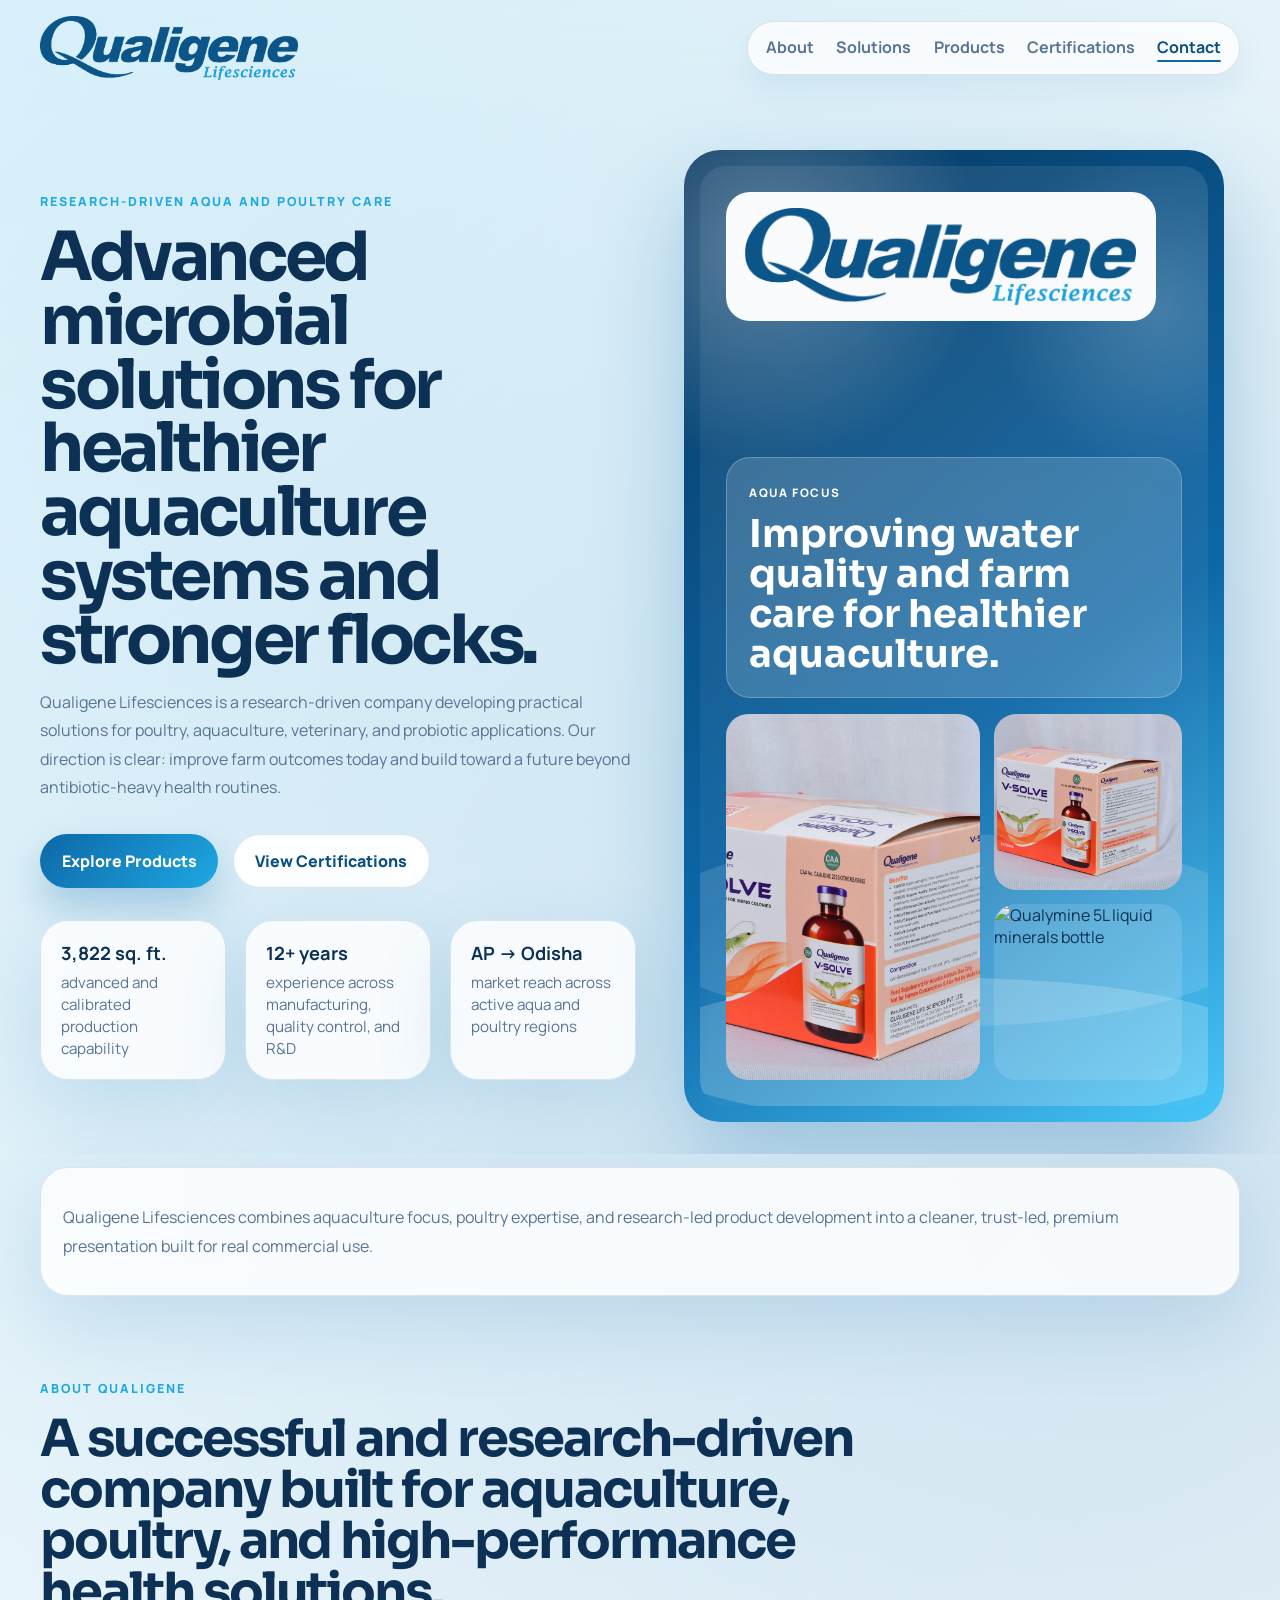
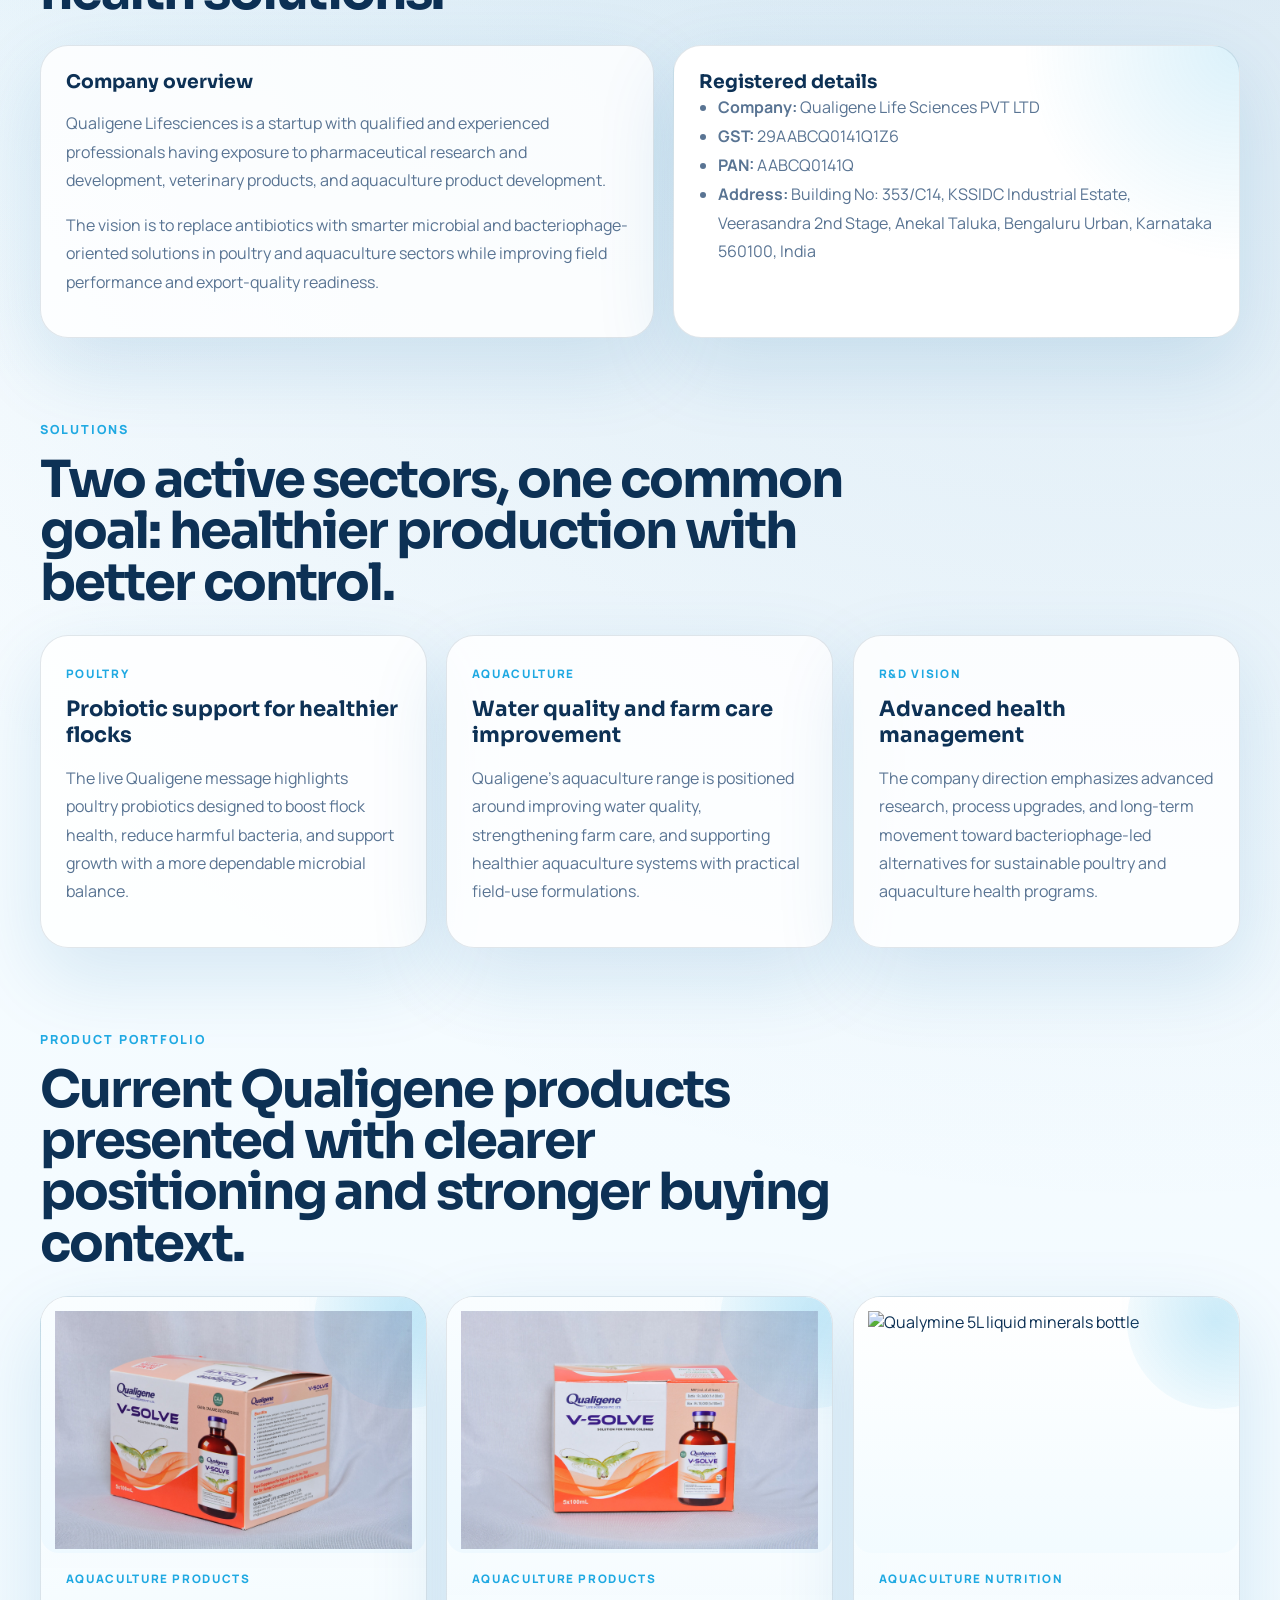
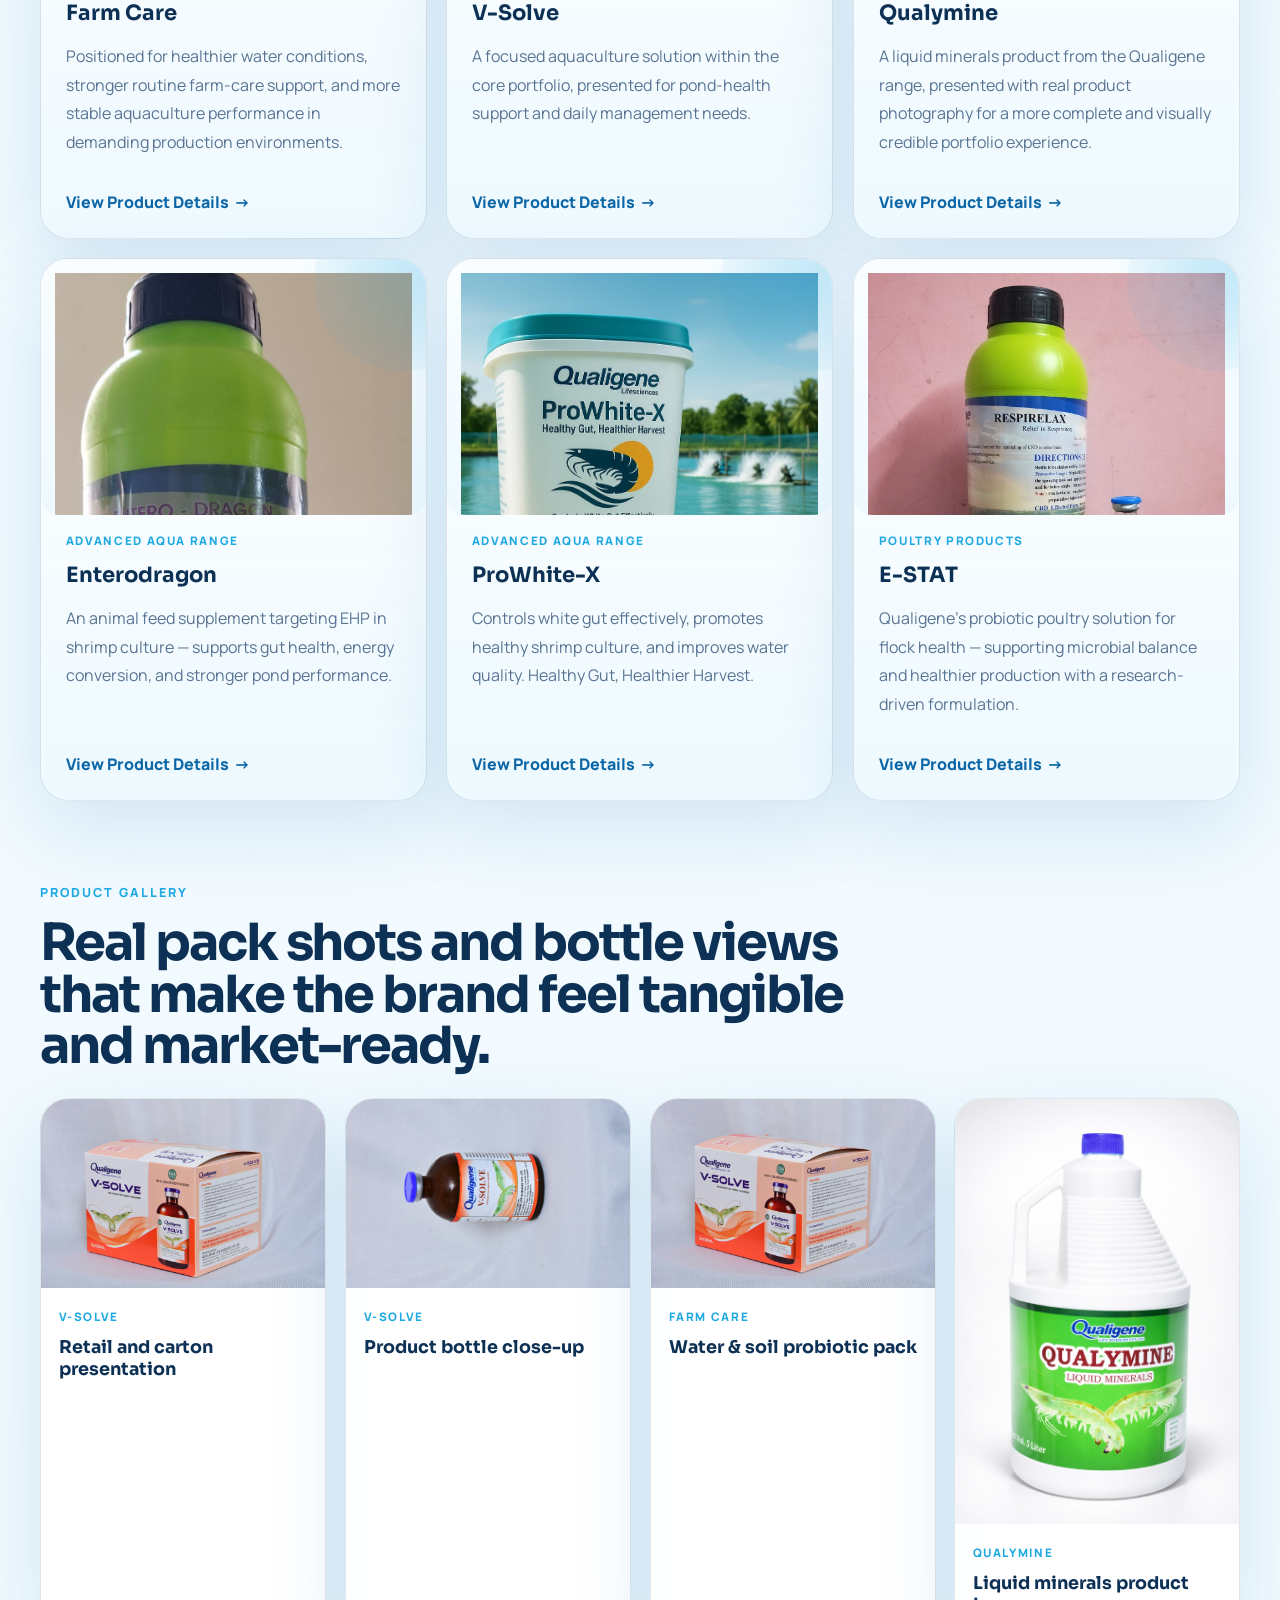
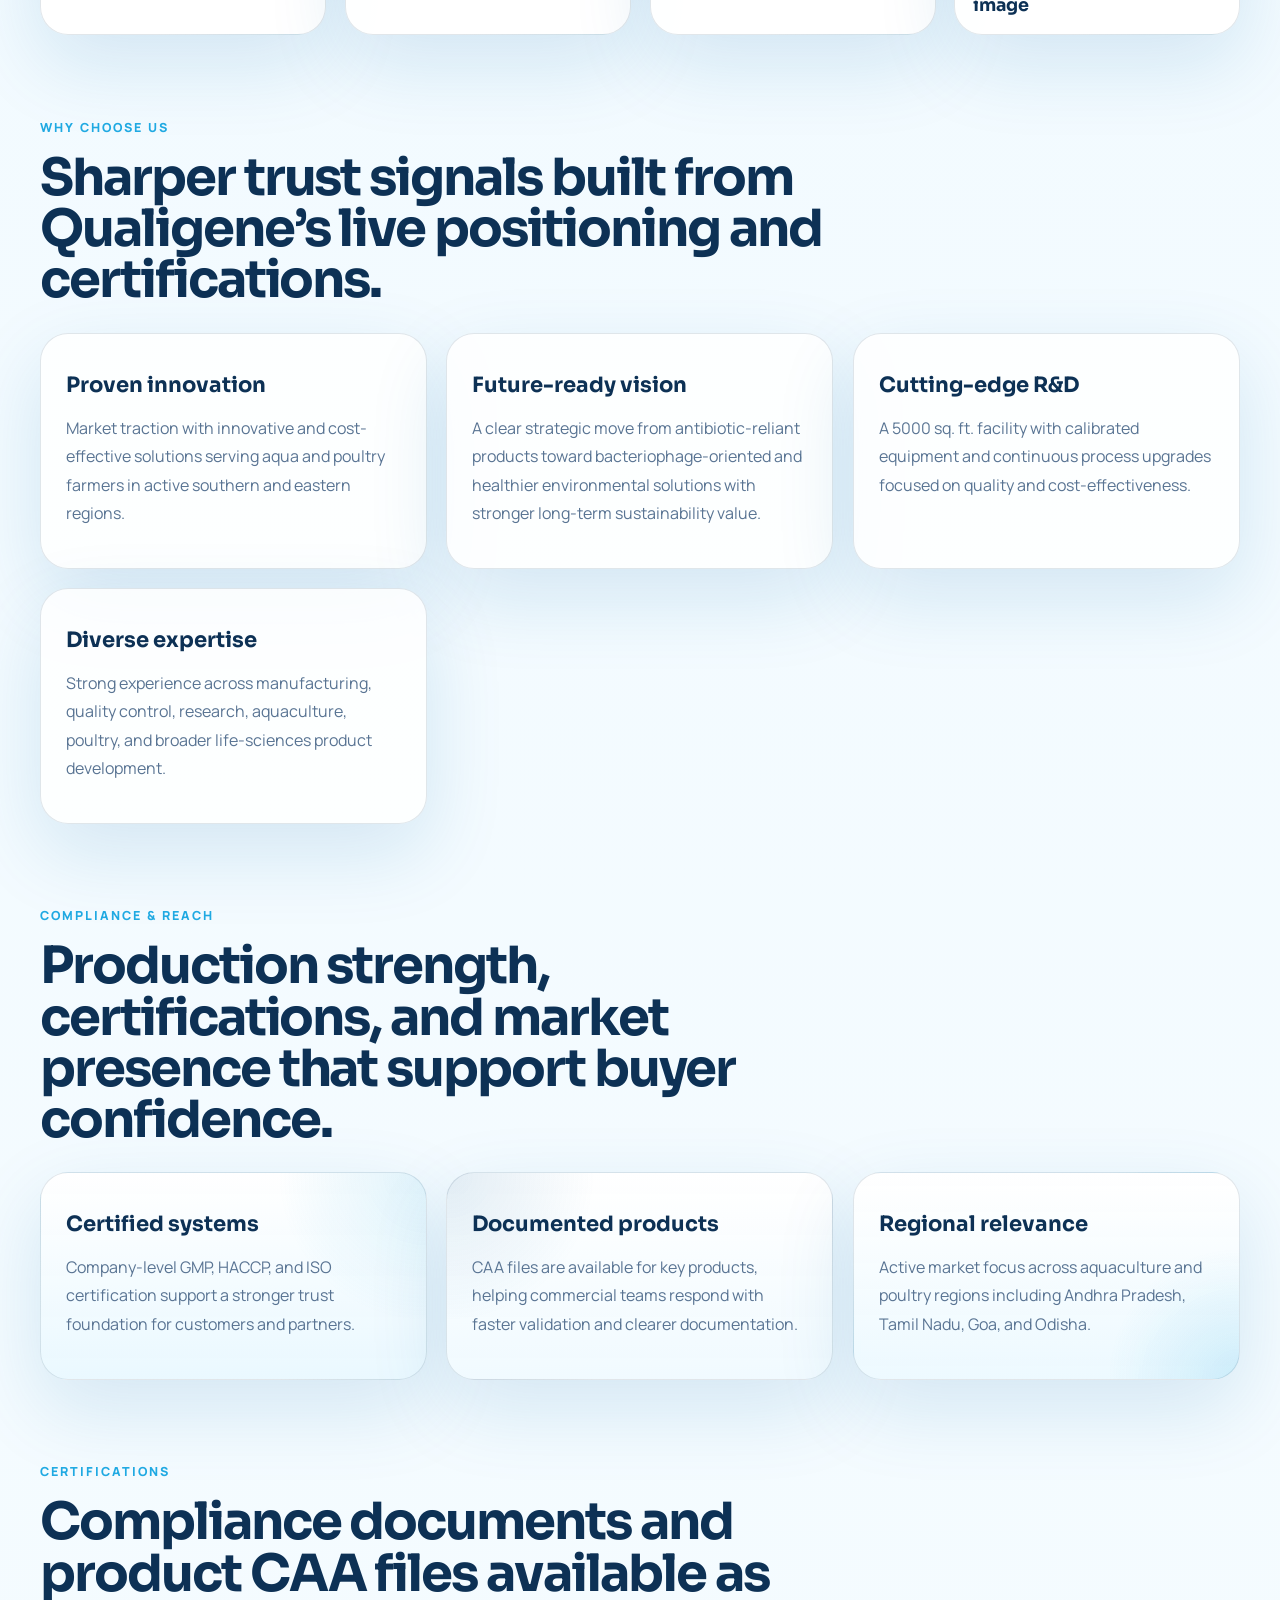
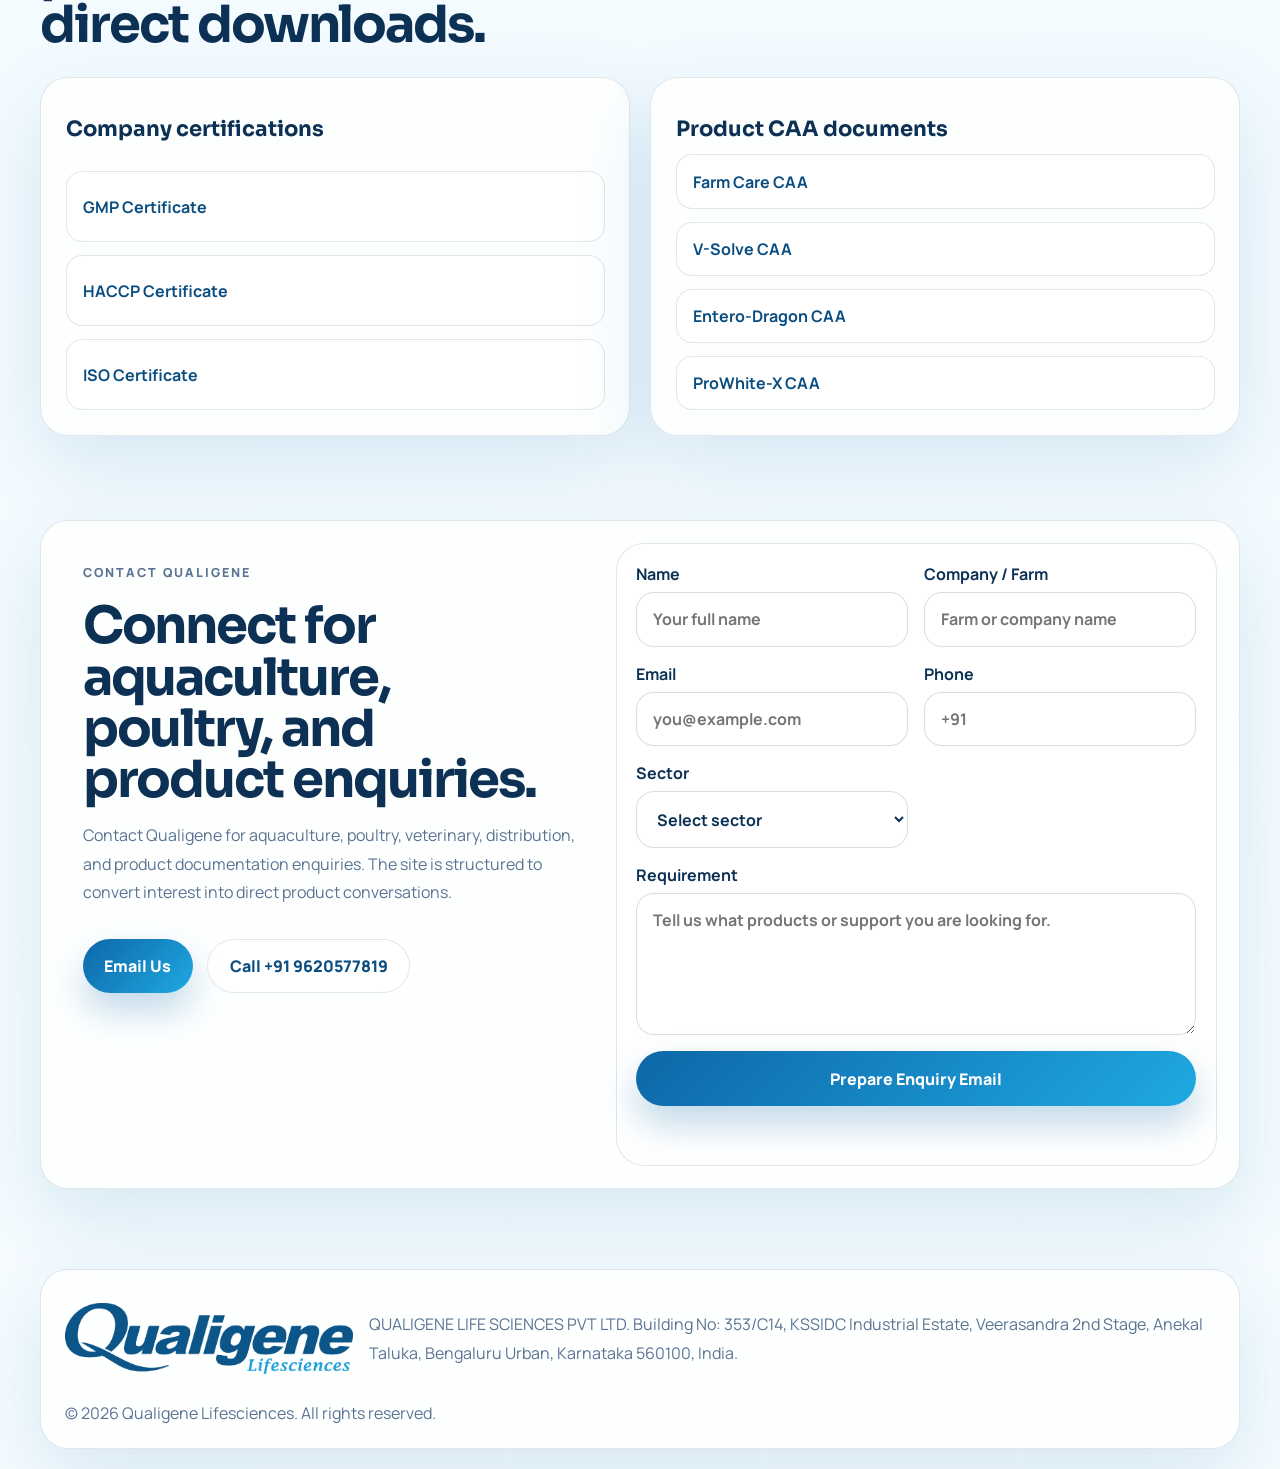
==== website/index.html @ 1b401aa7 "Launch Qualigene Lifesciences website with 3D interactive experience - Full 6-product portfolio with" ====
<!DOCTYPE html>
<html lang="en">
  <head>
    <meta charset="UTF-8" />
    <meta name="viewport" content="width=device-width, initial-scale=1.0" />
    <title>Qualigene Lifesciences | Aquaculture & Poultry Health Solutions</title>
    <meta
      name="description"
      content="Qualigene Lifesciences delivers research-driven probiotic, aquaculture, poultry, and veterinary solutions including Farm Care, V-Solve, Enterodragon, ProWhite-X, and E-STAT."
    />
    <link rel="preconnect" href="https://fonts.googleapis.com" />
    <link rel="preconnect" href="https://fonts.gstatic.com" crossorigin />
    <link
      href="https://fonts.googleapis.com/css2?family=Manrope:wght@400;500;600;700;800&family=Sora:wght@500;600;700;800&display=swap"
      rel="stylesheet"
    />
    <link rel="stylesheet" href="./styles.css?v=20260417h" />
  </head>
  <body>
    <div class="page">
      <header class="topbar">
        <a class="brand" href="#home" aria-label="Qualigene Lifesciences home">
          <img src="./assets/qualigene-logo.png" alt="Qualigene Lifesciences" />
        </a>

        <button class="menu-toggle" type="button" aria-expanded="false" aria-label="Toggle navigation">
          <span></span>
          <span></span>
        </button>

        <nav class="nav">
          <a href="#about">About</a>
          <a href="#solutions">Solutions</a>
          <a href="#products">Products</a>
          <a href="#certifications">Certifications</a>
          <a href="#contact">Contact</a>
        </nav>
      </header>

      <main id="home">
        <div class="hero-wrapper">
        <canvas id="hero-canvas"></canvas>
        <section class="hero shell">
          <div class="hero-copy reveal is-visible">
            <p class="eyebrow">Research-driven aqua and poultry care</p>
            <h1>Advanced microbial solutions for healthier aquaculture systems and stronger flocks.</h1>
            <p class="lead">
              Qualigene Lifesciences is a research-driven company developing practical solutions for poultry,
              aquaculture, veterinary, and probiotic applications. Our direction is clear: improve farm outcomes today
              and build toward a future beyond antibiotic-heavy health routines.
            </p>

            <div class="hero-actions">
              <a class="button button-primary" href="#products">Explore Products</a>
              <a class="button button-secondary" href="#certifications">View Certifications</a>
            </div>

            <div class="hero-stats">
              <article>
                <strong data-count="5000" data-suffix=" sq. ft.">5000 sq. ft.</strong>
                <span>advanced and calibrated production capability</span>
              </article>
              <article>
                <strong data-count="17" data-suffix="+ years">17+ years</strong>
                <span>experience across manufacturing, quality control, and R&amp;D</span>
              </article>
              <article>
                <strong>AP → Odisha</strong>
                <span>market reach across active aqua and poultry regions</span>
              </article>
            </div>
          </div>

          <div class="hero-visual reveal is-visible">
            <div class="hero-panel">
              <div class="hero-surface">
                <img class="hero-logo" src="./assets/qualigene-logo.png" alt="Qualigene Lifesciences logo" />
                <div class="hero-badge">
                  <span>Aqua Focus</span>
                  <strong>Improving water quality and farm care for healthier aquaculture.</strong>
                </div>
                <div class="hero-mosaic">
                  <a class="hero-shot tall" href="./products/v-solve.html">
                    <img src="./assets/products/v-solve-box-angle.jpg" alt="V-Solve aquaculture product packaging" />
                  </a>
                  <a class="hero-shot" href="./products/farm-care.html">
                    <img src="./assets/products/farm-care-front.jpg" alt="Farm Care water and soil probiotic pack" />
                  </a>
                  <a class="hero-shot" href="./products/qualymine.html">
                    <img src="./assets/products/qualymine-5l-enhanced.png" alt="Qualymine 5L liquid minerals bottle" />
                  </a>
                </div>
              </div>
            </div>
          </div>
        </section>
        </div><!-- /.hero-wrapper -->

        <section class="shell trust-strip reveal is-visible">
          <p>
            Qualigene Lifesciences combines aquaculture focus, poultry expertise, and research-led product development
            into a cleaner, trust-led, premium presentation built for real commercial use.
          </p>
        </section>

        <section class="shell section" id="about">
          <div class="section-heading reveal is-visible">
            <p class="eyebrow">About Qualigene</p>
            <h2>A successful and research-driven company built for aquaculture, poultry, and high-performance health solutions.</h2>
          </div>

          <div class="about-grid">
            <article class="panel reveal is-visible">
              <h3>Company overview</h3>
              <p>
                Qualigene Lifesciences is a startup with qualified and experienced professionals having exposure to
                pharmaceutical research and development, veterinary products, and aquaculture product development.
              </p>
              <p>
                The vision is to replace antibiotics with smarter microbial and bacteriophage-oriented solutions in
                poultry and aquaculture sectors while improving field performance and export-quality readiness.
              </p>
            </article>

            <article class="panel panel-accent reveal is-visible">
              <h3>Registered details</h3>
              <ul class="detail-list">
                <li><strong>Company:</strong> Qualigene Life Sciences PVT LTD</li>
                <li><strong>GST:</strong> 29AABCQ0141Q1Z6</li>
                <li><strong>PAN:</strong> AABCQ0141Q</li>
                <li><strong>Address:</strong> Building No: 353/C14, KSSIDC Industrial Estate, Veerasandra 2nd Stage, Anekal Taluka, Bengaluru Urban, Karnataka 560100, India</li>
              </ul>
            </article>
          </div>
        </section>

        <section class="shell section" id="solutions">
          <div class="section-heading reveal is-visible">
            <p class="eyebrow">Solutions</p>
            <h2>Two active sectors, one common goal: healthier production with better control.</h2>
          </div>

          <div class="solution-grid">
            <article class="solution-card reveal is-visible">
              <span class="tag">Poultry</span>
              <h3>Probiotic support for healthier flocks</h3>
              <p>
                The live Qualigene message highlights poultry probiotics designed to boost flock health, reduce harmful
                bacteria, and support growth with a more dependable microbial balance.
              </p>
            </article>

            <article class="solution-card reveal is-visible">
              <span class="tag">Aquaculture</span>
              <h3>Water quality and farm care improvement</h3>
              <p>
                Qualigene’s aquaculture range is positioned around improving water quality, strengthening farm care,
                and supporting healthier aquaculture systems with practical field-use formulations.
              </p>
            </article>

            <article class="solution-card reveal is-visible">
              <span class="tag">R&amp;D Vision</span>
              <h3>Advanced health management</h3>
              <p>
                The company direction emphasizes advanced research, process upgrades, and long-term movement toward
                bacteriophage-led alternatives for sustainable poultry and aquaculture health programs.
              </p>
            </article>
          </div>
        </section>

        <section class="shell section" id="products">
          <div class="section-heading reveal is-visible">
            <p class="eyebrow">Product Portfolio</p>
            <h2>Current Qualigene products presented with clearer positioning and stronger buying context.</h2>
          </div>

          <div class="product-showcase">
            <article class="product-card feature reveal is-visible">
              <div class="product-card-media">
                <img class="product-card-image" src="./assets/products/farm-care-front.jpg" alt="Farm Care product pack" />
              </div>
              <span class="tag">Aquaculture Products</span>
              <h3>Farm Care</h3>
              <p>
                Positioned for healthier water conditions, stronger routine farm-care support, and more stable
                aquaculture performance in demanding production environments.
              </p>
              <a class="product-link" href="./products/farm-care.html">View Product Details</a>
            </article>

            <article class="product-card reveal is-visible">
              <div class="product-card-media">
                <img class="product-card-image" src="./assets/products/v-solve-front.jpg" alt="V-Solve product packaging" />
              </div>
              <span class="tag">Aquaculture Products</span>
              <h3>V-Solve</h3>
              <p>
                A focused aquaculture solution within the core portfolio, presented for pond-health support and daily
                management needs.
              </p>
              <a class="product-link" href="./products/v-solve.html">View Product Details</a>
            </article>

            <article class="product-card reveal is-visible">
              <div class="product-card-media product-card-media-contain">
                <img class="product-card-image" src="./assets/products/qualymine-5l-enhanced.png" alt="Qualymine 5L liquid minerals bottle" />
              </div>
              <span class="tag">Aquaculture Nutrition</span>
              <h3>Qualymine</h3>
              <p>
                A liquid minerals product from the Qualigene range, presented with real product photography for a more
                complete and visually credible portfolio experience.
              </p>
              <a class="product-link" href="./products/qualymine.html">View Product Details</a>
            </article>

            <article class="product-card reveal is-visible">
              <div class="product-card-media">
                <img class="product-card-image" src="./assets/products/ENTERODRAGON-Image.jpeg" alt="Enterodragon aquaculture bottle" />
              </div>
              <span class="tag">Advanced Aqua Range</span>
              <h3>Enterodragon</h3>
              <p>
                An animal feed supplement targeting EHP in shrimp culture — supports gut health, energy conversion,
                and stronger pond performance.
              </p>
              <a class="product-link" href="./products/entero-dragon.html">View Product Details</a>
            </article>

            <article class="product-card reveal is-visible">
              <div class="product-card-media">
                <img class="product-card-image" src="./assets/products/prowhite-X-Image.jpeg" alt="ProWhite-X 1kg shrimp health product" />
              </div>
              <span class="tag">Advanced Aqua Range</span>
              <h3>ProWhite-X</h3>
              <p>
                Controls white gut effectively, promotes healthy shrimp culture, and improves water quality.
                Healthy Gut, Healthier Harvest.
              </p>
              <a class="product-link" href="./products/prowhite-x.html">View Product Details</a>
            </article>

            <article class="product-card reveal is-visible">
              <div class="product-card-media">
                <img class="product-card-image" src="./assets/products/WhatsApp-Image-2024-12-27-at-20.17.56-e1737376965925.jpeg" alt="E-STAT poultry probiotic vial" />
              </div>
              <span class="tag">Poultry Products</span>
              <h3>E-STAT</h3>
              <p>
                Qualigene's probiotic poultry solution for flock health — supporting microbial balance and
                healthier production with a research-driven formulation.
              </p>
              <a class="product-link" href="./products/e-stat.html">View Product Details</a>
            </article>
          </div>
        </section>

        <section class="shell section">
          <div class="section-heading reveal is-visible">
            <p class="eyebrow">Product Gallery</p>
            <h2>Real pack shots and bottle views that make the brand feel tangible and market-ready.</h2>
          </div>

          <div class="gallery-strip">
            <article class="gallery-card reveal is-visible">
              <img src="./assets/products/v-solve-box-angle.jpg" alt="V-Solve box angle view" />
              <div>
                <span class="tag">V-Solve</span>
                <h3>Retail and carton presentation</h3>
              </div>
            </article>
            <article class="gallery-card reveal is-visible">
              <img src="./assets/products/v-solve-bottle-front-rotated.jpg" alt="V-Solve bottle front view" />
              <div>
                <span class="tag">V-Solve</span>
                <h3>Product bottle close-up</h3>
              </div>
            </article>
            <article class="gallery-card reveal is-visible">
              <img src="./assets/products/farm-care-front.jpg" alt="Farm Care front pack view" />
              <div>
                <span class="tag">Farm Care</span>
                <h3>Water & soil probiotic pack</h3>
              </div>
            </article>
            <article class="gallery-card reveal is-visible">
              <img src="./assets/products/qualymine-front.png" alt="Qualymine liquid minerals front bottle image" />
              <div>
                <span class="tag">Qualymine</span>
                <h3>Liquid minerals product image</h3>
              </div>
            </article>
          </div>
        </section>

        <section class="shell section">
          <div class="section-heading reveal is-visible">
            <p class="eyebrow">Why Choose Us</p>
            <h2>Sharper trust signals built from Qualigene’s live positioning and certifications.</h2>
          </div>

          <div class="reason-grid">
            <article class="reason-card reveal is-visible">
              <h3>Proven innovation</h3>
              <p>
                Market traction with innovative and cost-effective solutions serving aqua and poultry farmers in active
                southern and eastern regions.
              </p>
            </article>

            <article class="reason-card reveal is-visible">
              <h3>Future-ready vision</h3>
              <p>
                A clear strategic move from antibiotic-reliant products toward bacteriophage-oriented and healthier
                environmental solutions with stronger long-term sustainability value.
              </p>
            </article>

            <article class="reason-card reveal is-visible">
              <h3>Cutting-edge R&amp;D</h3>
              <p>
                A 5000 sq. ft. facility with calibrated equipment and continuous process upgrades focused on quality and
                cost-effectiveness.
              </p>
            </article>

            <article class="reason-card reveal is-visible">
              <h3>Diverse expertise</h3>
              <p>
                Strong experience across manufacturing, quality control, research, aquaculture, poultry, and broader
                life-sciences product development.
              </p>
            </article>
          </div>
        </section>

        <section class="shell section">
          <div class="section-heading reveal is-visible">
            <p class="eyebrow">Compliance & Reach</p>
            <h2>Production strength, certifications, and market presence that support buyer confidence.</h2>
          </div>

          <div class="reason-grid compliance-grid">
            <article class="reason-card reveal is-visible">
              <h3>Certified systems</h3>
              <p>Company-level GMP, HACCP, and ISO certification support a stronger trust foundation for customers and partners.</p>
            </article>
            <article class="reason-card reveal is-visible">
              <h3>Documented products</h3>
              <p>CAA files are available for key products, helping commercial teams respond with faster validation and clearer documentation.</p>
            </article>
            <article class="reason-card reveal is-visible">
              <h3>Regional relevance</h3>
              <p>Active market focus across aquaculture and poultry regions including Andhra Pradesh, Tamil Nadu, Goa, and Odisha.</p>
            </article>
          </div>
        </section>

        <section class="shell section" id="certifications">
          <div class="section-heading reveal is-visible">
            <p class="eyebrow">Certifications</p>
            <h2>Compliance documents and product CAA files available as direct downloads.</h2>
          </div>

          <div class="cert-grid">
            <article class="cert-card reveal is-visible">
              <h3>Company certifications</h3>
              <a href="./assets/certificates/QLS GMP.pdf" target="_blank" rel="noreferrer">GMP Certificate</a>
              <a href="./assets/certificates/QLS HACCP.pdf" target="_blank" rel="noreferrer">HACCP Certificate</a>
              <a href="./assets/certificates/QLS ISO Certificate.pdf" target="_blank" rel="noreferrer">ISO Certificate</a>
            </article>

            <article class="cert-card reveal is-visible">
              <h3>Product CAA documents</h3>
              <a href="./assets/certificates/Farm Care CAA.pdf" target="_blank" rel="noreferrer">Farm Care CAA</a>
              <a href="./assets/certificates/V-Solve CAA.pdf" target="_blank" rel="noreferrer">V-Solve CAA</a>
              <a href="./assets/certificates/Entero-Dragon CAA.pdf" target="_blank" rel="noreferrer">Entero-Dragon CAA</a>
              <a href="./assets/certificates/Prowhite -X CAA.pdf" target="_blank" rel="noreferrer">ProWhite-X CAA</a>
            </article>
          </div>
        </section>

        <section class="shell section" id="contact">
          <div class="contact-panel reveal is-visible">
            <div class="contact-copy">
              <p class="eyebrow">Contact Qualigene</p>
              <h2>Connect for aquaculture, poultry, and product enquiries.</h2>
            <p>
                Contact Qualigene for aquaculture, poultry, veterinary, distribution, and product documentation
                enquiries. The site is structured to convert interest into direct product conversations.
              </p>
              <div class="contact-links">
                <a class="button button-primary" href="mailto:info@Qualigene.com">Email Us</a>
                <a class="button button-secondary" href="tel:+919620577819">Call +91 9620577819</a>
              </div>
            </div>

            <form class="contact-form" id="contactForm">
              <label>
                Name
                <input type="text" name="name" placeholder="Your full name" required />
              </label>
              <label>
                Company / Farm
                <input type="text" name="company" placeholder="Farm or company name" required />
              </label>
              <label>
                Email
                <input type="email" name="email" placeholder="you@example.com" required />
              </label>
              <label>
                Phone
                <input type="tel" name="phone" placeholder="+91" required />
              </label>
              <label>
                Sector
                <select name="sector" required>
                  <option value="">Select sector</option>
                  <option value="Aquaculture">Aquaculture</option>
                  <option value="Poultry">Poultry</option>
                  <option value="Veterinary">Veterinary</option>
                  <option value="Distribution">Distribution</option>
                </select>
              </label>
              <label>
                Requirement
                <textarea name="message" rows="5" placeholder="Tell us what products or support you are looking for." required></textarea>
              </label>
              <button class="button button-primary" type="submit">Prepare Enquiry Email</button>
              <p class="form-note" id="formStatus" aria-live="polite"></p>
            </form>
          </div>
        </section>
      </main>

      <footer class="footer shell">
        <div class="footer-main">
          <img src="./assets/qualigene-logo.png" alt="Qualigene Lifesciences" />
          <p>
            QUALIGENE LIFE SCIENCES PVT LTD. Building No: 353/C14, KSSIDC Industrial Estate, Veerasandra 2nd Stage,
            Anekal Taluka, Bengaluru Urban, Karnataka 560100, India.
          </p>
        </div>
        <p class="footer-meta">&copy; <span id="year"></span> Qualigene Lifesciences. All rights reserved.</p>
      </footer>
    </div>

    <script src="https://cdnjs.cloudflare.com/ajax/libs/three.js/r128/three.min.js"></script>
    <script src="https://cdnjs.cloudflare.com/ajax/libs/gsap/3.12.2/gsap.min.js"></script>
    <script src="https://cdnjs.cloudflare.com/ajax/libs/gsap/3.12.2/ScrollTrigger.min.js"></script>
    <script src="./script.js?v=20260417i"></script>
    <script src="./three-bg.js?v=20260417i"></script>
  </body>
</html>
---- website/styles.css ----
:root {
  --bg: #eef8ff;
  --surface: rgba(255, 255, 255, 0.82);
  --surface-strong: #ffffff;
  --ink: #0d3155;
  --muted: #597493;
  --line: rgba(13, 49, 85, 0.12);
  --brand: #0d67a7;
  --brand-deep: #0a4d80;
  --sky: #1fa9e2;
  --sky-soft: #dbf4ff;
  --navy: #072c4d;
  --shadow: 0 28px 80px rgba(13, 103, 167, 0.14);
  --radius-xl: 36px;
  --radius-lg: 28px;
  --radius-md: 22px;
  --radius-sm: 16px;
  --shell: min(1200px, calc(100vw - 2rem));
}

* {
  box-sizing: border-box;
}

html {
  scroll-behavior: smooth;
}

body {
  margin: 0;
  color: var(--ink);
  font-family: "Manrope", sans-serif;
  background:
    radial-gradient(circle at 0% 0%, rgba(31, 169, 226, 0.18), transparent 25%),
    radial-gradient(circle at 90% 15%, rgba(13, 103, 167, 0.16), transparent 24%),
    linear-gradient(180deg, #ffffff 0%, #f1faff 45%, #f6fcff 100%);
}

a {
  color: inherit;
  text-decoration: none;
}

button,
input,
select,
textarea {
  font: inherit;
}

.page {
  overflow: hidden;
}

.shell {
  width: var(--shell);
  margin: 0 auto;
}

.topbar {
  width: var(--shell);
  margin: 0 auto;
  padding: 1rem 0;
  display: flex;
  align-items: center;
  justify-content: space-between;
  gap: 1rem;
  position: sticky;
  top: 0;
  z-index: 50;
  backdrop-filter: blur(20px);
}

.brand img {
  display: block;
  height: 4rem;
  width: auto;
}

.nav {
  display: flex;
  align-items: center;
  gap: 1.4rem;
  padding: 0.9rem 1.1rem;
  background: rgba(255, 255, 255, 0.78);
  border: 1px solid var(--line);
  border-radius: 999px;
  box-shadow: 0 14px 32px rgba(13, 103, 167, 0.08);
}

.nav a {
  color: var(--muted);
  font-weight: 700;
}

.nav a:hover,
.nav a:focus-visible {
  color: var(--brand-deep);
}

.menu-toggle {
  display: none;
  width: 3rem;
  height: 3rem;
  border: 1px solid var(--line);
  border-radius: 18px;
  background: rgba(255, 255, 255, 0.92);
}

.menu-toggle span {
  display: block;
  width: 1.1rem;
  height: 2px;
  margin: 0.3rem auto;
  background: var(--brand-deep);
}

.hero {
  display: grid;
  grid-template-columns: 1.02fr 0.98fr;
  gap: 2rem;
  align-items: center;
  min-height: calc(100vh - 6rem);
  padding: 3.4rem 0 2rem;
}

.eyebrow {
  margin: 0 0 1rem;
  font-size: 0.78rem;
  font-weight: 800;
  text-transform: uppercase;
  letter-spacing: 0.16em;
  color: var(--sky);
}

h1,
h2,
h3 {
  margin: 0;
  font-family: "Sora", sans-serif;
}

h1 {
  font-size: clamp(2.9rem, 5.3vw, 5.6rem);
  line-height: 0.94;
  letter-spacing: -0.05em;
}

.lead,
.panel p,
.solution-card p,
.product-card p,
.reason-card p,
.contact-copy p,
.footer-main p,
.trust-strip p {
  color: var(--muted);
  line-height: 1.78;
}

.hero-actions,
.contact-links {
  display: flex;
  flex-wrap: wrap;
  gap: 0.9rem;
  margin-top: 2rem;
}

.trust-badges {
  display: flex;
  flex-wrap: wrap;
  gap: 0.75rem;
  margin-top: 1.2rem;
}

.trust-badges span {
  padding: 0.55rem 0.85rem;
  border-radius: 999px;
  background: rgba(255, 255, 255, 0.86);
  border: 1px solid var(--line);
  color: var(--brand-deep);
  font-size: 0.86rem;
  font-weight: 800;
}

.button {
  display: inline-flex;
  align-items: center;
  justify-content: center;
  min-height: 3.4rem;
  padding: 0 1.35rem;
  border: 0;
  border-radius: 999px;
  font-weight: 800;
  transition: transform 180ms ease, box-shadow 180ms ease;
}

.button:hover,
.button:focus-visible {
  transform: translateY(-2px);
}

.button-primary {
  color: white;
  background: linear-gradient(135deg, var(--brand) 0%, var(--sky) 100%);
  box-shadow: 0 18px 36px rgba(13, 103, 167, 0.26);
}

.button-secondary {
  color: var(--brand-deep);
  background: rgba(255, 255, 255, 0.92);
  border: 1px solid var(--line);
}

.hero-stats,
.about-grid,
.solution-grid,
.cert-grid,
.contact-panel,
.reason-grid {
  display: grid;
  gap: 1.2rem;
}

.hero-stats {
  grid-template-columns: repeat(3, minmax(0, 1fr));
  margin-top: 2rem;
}

.hero-stats article,
.panel,
.solution-card,
.product-card,
.reason-card,
.trust-strip,
.cert-card,
.contact-panel,
.footer {
  background: var(--surface);
  border: 1px solid var(--line);
  box-shadow: var(--shadow);
  border-radius: var(--radius-lg);
}

.hero-stats article {
  padding: 1.25rem;
}

.hero-stats strong {
  display: block;
  margin-bottom: 0.35rem;
  font-size: 1.14rem;
}

.hero-stats span {
  color: var(--muted);
  font-size: 0.95rem;
}

.hero-visual {
  display: flex;
  justify-content: center;
}

.hero-panel {
  width: min(100%, 540px);
  padding: 1rem;
  border-radius: var(--radius-xl);
  background:
    radial-gradient(circle at 15% 10%, rgba(255, 255, 255, 0.28), transparent 22%),
    linear-gradient(145deg, #063760 0%, #0d67a7 58%, #48c7f9 100%);
  box-shadow: 0 40px 90px rgba(13, 103, 167, 0.28);
}

.hero-surface {
  min-height: 560px;
  padding: 1.6rem;
  border-radius: calc(var(--radius-xl) - 10px);
  background:
    linear-gradient(180deg, rgba(255, 255, 255, 0.08), rgba(255, 255, 255, 0.03)),
    radial-gradient(circle at 90% 15%, rgba(255, 255, 255, 0.18), transparent 18%);
  position: relative;
  overflow: hidden;
}

.hero-surface::before,
.hero-surface::after {
  content: "";
  position: absolute;
  left: -12%;
  right: -12%;
  border-radius: 50%;
}

.hero-surface::before {
  height: 12rem;
  bottom: 5rem;
  background: rgba(255, 255, 255, 0.12);
}

.hero-surface::after {
  height: 9rem;
  bottom: -1rem;
  background: rgba(255, 255, 255, 0.18);
}

.hero-logo,
.hero-badge,
.hero-grid {
  position: relative;
  z-index: 2;
}

.hero-logo {
  display: block;
  width: min(100%, 430px);
  padding: 1rem 1.2rem;
  border-radius: 24px;
  background: rgba(255, 255, 255, 0.97);
}

.hero-badge {
  margin-top: 8.5rem;
  padding: 1.4rem;
  border-radius: 24px;
  background: rgba(255, 255, 255, 0.16);
  border: 1px solid rgba(255, 255, 255, 0.24);
  backdrop-filter: blur(12px);
  color: white;
}

.hero-badge span,
.tag {
  display: inline-flex;
  font-size: 0.73rem;
  font-weight: 800;
  text-transform: uppercase;
  letter-spacing: 0.14em;
}

.hero-badge strong {
  display: block;
  margin-top: 0.8rem;
  font-size: clamp(1.8rem, 3vw, 2.8rem);
  line-height: 1.04;
  font-family: "Sora", sans-serif;
}

.hero-mosaic {
  display: grid;
  grid-template-columns: 1.15fr 0.85fr;
  gap: 0.9rem;
  margin-top: 1rem;
}

.hero-shot {
  border-radius: 22px;
  overflow: hidden;
  min-height: 11rem;
  background: rgba(255, 255, 255, 0.12);
  display: block;
}

.hero-shot.tall {
  grid-row: span 2;
  min-height: 100%;
}

.hero-shot img {
  width: 100%;
  height: 100%;
  object-fit: cover;
  display: block;
}

.trust-strip {
  margin-top: 0.8rem;
  padding: 1.2rem 1.4rem;
}

.section {
  padding-top: 5.2rem;
}

.section-heading {
  max-width: 820px;
  margin-bottom: 1.7rem;
}

.section-heading h2,
.contact-copy h2 {
  font-size: clamp(2rem, 4vw, 3.9rem);
  line-height: 1;
  letter-spacing: -0.04em;
}

.about-grid {
  grid-template-columns: 1.04fr 0.96fr;
}

.panel,
.solution-card,
.product-card,
.reason-card,
.cert-card {
  padding: 1.55rem;
}

.panel-accent {
  background:
    radial-gradient(circle at top right, rgba(31, 169, 226, 0.16), transparent 34%),
    var(--surface-strong);
}

.detail-list {
  margin: 0;
  padding-left: 1.2rem;
  color: var(--muted);
  line-height: 1.8;
}

.solution-grid,
.reason-grid {
  grid-template-columns: repeat(3, minmax(0, 1fr));
}

.compliance-grid .reason-card:nth-child(1) {
  background:
    radial-gradient(circle at top right, rgba(31, 169, 226, 0.14), transparent 34%),
    linear-gradient(180deg, rgba(255, 255, 255, 0.98), rgba(233, 248, 255, 0.96));
}

.compliance-grid .reason-card:nth-child(2) {
  background:
    radial-gradient(circle at top left, rgba(13, 103, 167, 0.12), transparent 34%),
    linear-gradient(180deg, rgba(255, 255, 255, 0.98), rgba(240, 250, 255, 0.96));
}

.compliance-grid .reason-card:nth-child(3) {
  background:
    radial-gradient(circle at bottom right, rgba(31, 169, 226, 0.16), transparent 30%),
    linear-gradient(180deg, rgba(255, 255, 255, 0.98), rgba(236, 249, 255, 0.95));
}

.solution-card h3,
.product-card h3,
.reason-card h3,
.cert-card h3 {
  margin-top: 0.8rem;
  font-size: 1.32rem;
}

.tag {
  color: var(--sky);
}

.product-showcase {
  display: grid;
  grid-template-columns: repeat(3, minmax(0, 1fr));
  gap: 1.2rem;
  align-items: stretch;
}

.product-card {
  min-height: 100%;
  display: flex;
  flex-direction: column;
  justify-content: flex-start;
  background:
    linear-gradient(180deg, rgba(255, 255, 255, 0.96), rgba(237, 249, 255, 0.92));
  position: relative;
  overflow: hidden;
}

.product-card::after {
  content: "";
  position: absolute;
  width: 11rem;
  height: 11rem;
  right: -4rem;
  top: -4rem;
  border-radius: 50%;
  background: radial-gradient(circle, rgba(31, 169, 226, 0.18), rgba(31, 169, 226, 0));
}

.product-card.feature {
  grid-column: span 1;
  background:
    radial-gradient(circle at top right, rgba(31, 169, 226, 0.18), transparent 32%),
    linear-gradient(180deg, rgba(255, 255, 255, 0.96), rgba(237, 249, 255, 0.95));
}

.product-card-media {
  margin: -1.55rem -1.55rem 1.15rem;
  height: 16rem;
  padding: 0.9rem;
  display: grid;
  place-items: center;
  background:
    radial-gradient(circle at top right, rgba(31, 169, 226, 0.1), transparent 28%),
    linear-gradient(180deg, #f9fdff 0%, #eef9ff 100%);
  border-radius: 22px 22px 18px 18px;
  overflow: hidden;
}

.product-card-media-contain {
  background:
    radial-gradient(circle at top right, rgba(31, 169, 226, 0.08), transparent 26%),
    linear-gradient(180deg, #ffffff 0%, #f2fbff 100%);
}

.product-card-media-icon {
  background:
    radial-gradient(circle at center, rgba(31, 169, 226, 0.16), transparent 48%),
    linear-gradient(180deg, #f9fdff 0%, #eef9ff 100%);
}

.product-card-image {
  width: 100%;
  height: 100%;
  object-fit: contain;
  display: block;
}

.product-card-logo {
  width: min(9rem, 55%);
  height: auto;
  display: block;
}

.product-link {
  margin-top: auto;
  width: fit-content;
  padding-top: 1.2rem;
  color: var(--brand);
  font-weight: 800;
}

.product-link:hover,
.product-link:focus-visible {
  color: var(--navy);
}

.cert-grid {
  grid-template-columns: repeat(2, minmax(0, 1fr));
}

.cert-card {
  display: grid;
  gap: 0.8rem;
}

.cert-card a {
  padding: 0.95rem 1rem;
  border-radius: var(--radius-sm);
  background: white;
  border: 1px solid var(--line);
  color: var(--brand-deep);
  font-weight: 700;
}

.contact-panel {
  grid-template-columns: 0.94fr 1.06fr;
  padding: 1.4rem;
}

.product-hero,
.product-detail-grid,
.related-products,
.product-gallery,
.gallery-strip {
  display: grid;
  gap: 1.2rem;
}

.product-hero {
  grid-template-columns: 1fr 0.9fr;
  align-items: center;
  min-height: calc(100vh - 8rem);
  padding: 3rem 0 1rem;
}

.crumb {
  display: inline-flex;
  margin-bottom: 1.25rem;
  color: var(--brand);
  font-weight: 800;
}

.product-hero-visual {
  display: flex;
  justify-content: center;
}

.fluid-card {
  width: min(100%, 520px);
  min-height: 420px;
  padding: 2rem;
  border-radius: var(--radius-xl);
  position: relative;
  overflow: hidden;
  color: white;
  box-shadow: 0 40px 90px rgba(13, 103, 167, 0.24);
}

.media-fluid {
  padding: 1.2rem;
  display: grid;
  place-items: center;
}

.media-fluid img {
  position: relative;
  z-index: 2;
  width: 100%;
  max-height: 100%;
  object-fit: contain;
  display: block;
}

.fluid-card::before,
.fluid-card::after {
  content: "";
  position: absolute;
  border-radius: 50%;
  filter: blur(2px);
}

.fluid-card::before {
  width: 18rem;
  height: 18rem;
  right: -3rem;
  top: -2rem;
  background: rgba(255, 255, 255, 0.12);
}

.fluid-card::after {
  width: 22rem;
  height: 12rem;
  left: -4rem;
  bottom: -3rem;
  background: rgba(255, 255, 255, 0.14);
}

.fluid-label,
.fluid-card strong {
  position: relative;
  z-index: 2;
}

.fluid-label {
  display: inline-flex;
  font-size: 0.76rem;
  font-weight: 800;
  letter-spacing: 0.16em;
  text-transform: uppercase;
  opacity: 0.82;
}

.fluid-card strong {
  display: block;
  margin-top: 8rem;
  max-width: 20rem;
  font-size: clamp(2rem, 3.2vw, 3.2rem);
  line-height: 1.02;
  font-family: "Sora", sans-serif;
}

.aqua-card {
  background: linear-gradient(145deg, #085084 0%, #1093cb 56%, #65dafd 100%);
}

.deep-card {
  background: linear-gradient(145deg, #052d4d 0%, #0b5e98 56%, #2ebcf2 100%);
}

.dark-card {
  background: linear-gradient(145deg, #071f39 0%, #0b4675 54%, #1698d6 100%);
}

.sky-card {
  background: linear-gradient(145deg, #0a5386 0%, #168bc8 56%, #8ee7ff 100%);
}

.poultry-card {
  background: linear-gradient(145deg, #0a3b63 0%, #0f6aa8 56%, #39bce4 100%);
}

.product-detail-grid {
  grid-template-columns: 1fr 1fr;
}

.related-products {
  grid-template-columns: repeat(2, minmax(0, 1fr));
}

.mini-cta {
  padding: 1.6rem;
  display: flex;
  align-items: center;
  justify-content: space-between;
  gap: 1rem;
  border-radius: var(--radius-lg);
  border: 1px solid var(--line);
  background:
    radial-gradient(circle at top right, rgba(31, 169, 226, 0.16), transparent 28%),
    linear-gradient(180deg, rgba(255, 255, 255, 0.96), rgba(237, 249, 255, 0.92));
  box-shadow: var(--shadow);
}

.related-card {
  padding: 1.4rem;
  border-radius: var(--radius-lg);
  border: 1px solid var(--line);
  background:
    radial-gradient(circle at top right, rgba(31, 169, 226, 0.12), transparent 30%),
    rgba(255, 255, 255, 0.9);
  box-shadow: var(--shadow);
}

.related-card h3 {
  margin-top: 0.8rem;
  font-size: 1.4rem;
}

.product-gallery {
  grid-template-columns: repeat(2, minmax(0, 1fr));
}

.product-gallery.three-up {
  grid-template-columns: repeat(3, minmax(0, 1fr));
}

.media-card,
.gallery-card {
  border-radius: var(--radius-lg);
  border: 1px solid var(--line);
  background:
    radial-gradient(circle at top right, rgba(31, 169, 226, 0.12), transparent 28%),
    rgba(255, 255, 255, 0.94);
  box-shadow: var(--shadow);
  overflow: hidden;
}

.media-card img,
.gallery-card img {
  width: 100%;
  display: block;
  background: #f8fcff;
}

.media-card figcaption {
  padding: 0.85rem 1rem 1rem;
  color: var(--brand-deep);
  font-size: 0.92rem;
  font-weight: 800;
  border-top: 1px solid var(--line);
  background: rgba(255, 255, 255, 0.9);
}

.gallery-strip {
  grid-template-columns: repeat(4, minmax(0, 1fr));
}

.gallery-card div {
  padding: 1rem 1.1rem 1.15rem;
}

.gallery-card h3 {
  margin-top: 0.6rem;
  font-size: 1.1rem;
}

.contact-copy,
.contact-form {
  padding: 1.2rem;
}

.contact-form {
  display: grid;
  grid-template-columns: repeat(2, minmax(0, 1fr));
  gap: 1rem;
  background: rgba(255, 255, 255, 0.88);
  border: 1px solid var(--line);
  border-radius: var(--radius-lg);
}

.contact-form label {
  display: grid;
  gap: 0.45rem;
  font-weight: 700;
}

.contact-form label:last-of-type,
.contact-form button,
.form-note {
  grid-column: 1 / -1;
}

.contact-form input,
.contact-form select,
.contact-form textarea {
  width: 100%;
  padding: 0.95rem 1rem;
  border-radius: 18px;
  border: 1px solid rgba(13, 49, 85, 0.16);
  background: white;
  color: var(--ink);
}

.contact-form input:focus,
.contact-form select:focus,
.contact-form textarea:focus {
  outline: 2px solid rgba(31, 169, 226, 0.18);
  border-color: var(--sky);
}

.form-note {
  min-height: 1.5rem;
  margin: 0;
  color: var(--muted);
}

.footer {
  margin-top: 5rem;
  margin-bottom: 2rem;
  padding: 1.5rem;
}

.footer-main {
  display: flex;
  align-items: center;
  justify-content: space-between;
  gap: 1rem;
}

.footer-main img {
  display: block;
  max-width: 18rem;
}

.footer-meta {
  margin: 1.2rem 0 0;
  color: var(--muted);
}

.reveal {
  opacity: 0;
  transform: translateY(22px);
  transition: opacity 650ms ease, transform 650ms ease;
}

.reveal.is-visible {
  opacity: 1;
  transform: translateY(0);
}

@media (max-width: 1080px) {
  .hero,
  .product-hero,
  .about-grid,
  .product-detail-grid,
  .solution-grid,
  .reason-grid,
  .cert-grid,
  .contact-panel,
  .contact-form,
  .footer-main {
    grid-template-columns: 1fr;
  }

  .product-showcase {
    grid-template-columns: repeat(2, minmax(0, 1fr));
  }

  .related-products {
    grid-template-columns: 1fr;
  }

  .product-card.feature,
  .product-showcase .product-card:not(.feature) {
    grid-column: span 1;
  }

  .hero {
    min-height: auto;
    padding-top: 2rem;
  }
}

@media (max-width: 760px) {
  .topbar {
    align-items: flex-start;
  }

  .brand img {
    height: 3rem;
  }

  .menu-toggle {
    display: block;
  }

  .nav {
    position: absolute;
    top: calc(100% + 0.5rem);
    left: 0;
    right: 0;
    display: none;
    width: var(--shell);
    margin: 0 auto;
    flex-direction: column;
    align-items: flex-start;
    border-radius: 24px;
  }

  .nav.is-open {
    display: flex;
  }

  .hero-stats,
  .hero-mosaic,
  .product-showcase,
  .product-detail-grid,
  .contact-form,
  .product-gallery,
  .product-gallery.three-up,
  .gallery-strip {
    grid-template-columns: 1fr;
  }

  .product-card-media {
    height: 14rem;
  }

  .mini-cta {
    flex-direction: column;
    align-items: flex-start;
  }

  .hero-surface {
    min-height: 500px;
  }

  .hero-badge {
    margin-top: 5rem;
  }
}

@media (prefers-reduced-motion: reduce) {
  html {
    scroll-behavior: auto;
  }

  .reveal {
    opacity: 1;
    transform: none;
    transition: none;
  }

  .button {
    transition: none;
  }
}

/* ======================================================
   VISUAL ENHANCEMENTS — animations, hovers, transitions
   ====================================================== */

/* ── Keyframes ── */
@keyframes float-panel {
  0%, 100% { transform: translateY(0px); }
  50%       { transform: translateY(-14px); }
}

@keyframes badge-pulse {
  0%, 100% { box-shadow: 0 4px 18px rgba(0,0,0,0.14); }
  50%       { box-shadow: 0 8px 32px rgba(0,0,0,0.22), inset 0 0 16px rgba(255,255,255,0.07); }
}

@keyframes orb-drift {
  0%, 100% { transform: translate(0, 0) scale(1); }
  33%       { transform: translate(14px, -10px) scale(1.08); }
  66%       { transform: translate(-9px, 7px) scale(0.94); }
}

@keyframes hero-bg-shimmer {
  0%   { background-position: 0% 50%; }
  50%  { background-position: 100% 50%; }
  100% { background-position: 0% 50%; }
}

/* ── Scrollbar ── */
::-webkit-scrollbar { width: 7px; }
::-webkit-scrollbar-track { background: var(--bg); }
::-webkit-scrollbar-thumb {
  background: rgba(13, 103, 167, 0.3);
  border-radius: 4px;
}
::-webkit-scrollbar-thumb:hover { background: rgba(13, 103, 167, 0.48); }

/* ── Focus ring ── */
:focus-visible {
  outline: 2px solid rgba(31, 169, 226, 0.6);
  outline-offset: 2px;
}

/* ── Hero panel floating animation ── */
.hero-panel {
  animation: float-panel 8s ease-in-out infinite;
  will-change: transform;
}

/* ── Hero badge pulse ── */
.hero-badge {
  animation: badge-pulse 5s ease-in-out infinite;
}

/* ── Orb animation on fluid cards (no-image product pages) ── */
.fluid-card::before {
  animation: orb-drift 11s ease-in-out infinite;
}
.fluid-card::after {
  animation: orb-drift 15s ease-in-out infinite reverse;
}

/* ── Fluid card hover ── */
.fluid-card {
  transition: transform 320ms cubic-bezier(0.34, 1.4, 0.64, 1),
              box-shadow 320ms ease;
}
.fluid-card:hover {
  transform: translateY(-12px) scale(1.012);
  box-shadow: 0 64px 120px rgba(13, 103, 167, 0.36);
}

/* ── Hero shots (mosaic) ── */
.hero-shot {
  transition: transform 320ms cubic-bezier(0.34, 1.4, 0.64, 1);
  position: relative;
  z-index: 1;
}
.hero-shot:hover {
  transform: scale(1.05);
  z-index: 3;
}
.hero-shot img {
  transition: transform 600ms ease;
}
.hero-shot:hover img {
  transform: scale(1.08);
}

/* ── Product cards ── */
.product-card {
  transition: transform 300ms cubic-bezier(0.34, 1.4, 0.64, 1),
              box-shadow 300ms ease;
}
.product-card:hover {
  transform: translateY(-9px);
  box-shadow: 0 52px 100px rgba(13, 103, 167, 0.26);
}
.product-card-image {
  transition: transform 600ms ease;
}
.product-card:hover .product-card-image {
  transform: scale(1.08);
}

/* ── Product link arrow ── */
.product-link {
  display: inline-flex;
  align-items: center;
  gap: 0.35rem;
  transition: gap 200ms ease, color 200ms ease;
}
.product-link::after {
  content: "→";
  display: inline-block;
  font-weight: 800;
  transition: transform 220ms ease;
}
.product-link:hover::after {
  transform: translateX(5px);
}

/* ── Gallery strip cards ── */
.gallery-card {
  transition: transform 280ms ease, box-shadow 280ms ease;
}
.gallery-card:hover {
  transform: translateY(-7px);
  box-shadow: 0 44px 90px rgba(13, 103, 167, 0.24);
}
.gallery-card img {
  transition: transform 650ms ease;
}
.gallery-card:hover img {
  transform: scale(1.08);
}

/* ── Media cards (product page galleries) ── */
.media-card {
  transition: transform 260ms ease, box-shadow 260ms ease;
  cursor: zoom-in;
}
.media-card:hover {
  transform: translateY(-6px);
  box-shadow: 0 44px 90px rgba(13, 103, 167, 0.24);
}
.media-card img {
  transition: transform 650ms ease;
}
.media-card:hover img {
  transform: scale(1.07);
}

/* ── Solution cards ── */
.solution-card {
  transition: transform 270ms ease, box-shadow 270ms ease;
  cursor: default;
}
.solution-card:hover {
  transform: translateY(-6px);
  box-shadow: 0 44px 90px rgba(13, 103, 167, 0.22);
}

/* ── Reason cards ── */
.reason-card {
  transition: transform 260ms ease, box-shadow 260ms ease;
  cursor: default;
}
.reason-card:hover {
  transform: translateY(-6px);
  box-shadow: 0 40px 80px rgba(13, 103, 167, 0.2);
}

/* ── Related product cards ── */
.related-card {
  transition: transform 260ms ease, box-shadow 260ms ease, background 260ms ease;
}
.related-card:hover {
  transform: translateY(-6px);
  box-shadow: 0 44px 90px rgba(13, 103, 167, 0.24);
  background:
    radial-gradient(circle at top right, rgba(31, 169, 226, 0.18), transparent 36%),
    rgba(255, 255, 255, 0.96);
}

/* ── Hero stats ── */
.hero-stats article {
  transition: transform 250ms ease, box-shadow 250ms ease;
}
.hero-stats article:hover {
  transform: translateY(-5px);
  box-shadow: 0 36px 72px rgba(13, 103, 167, 0.22);
}

/* ── Panel hover ── */
.panel {
  transition: box-shadow 260ms ease;
}
.panel:hover {
  box-shadow: 0 40px 80px rgba(13, 103, 167, 0.2);
}

/* ── Mini-CTA hover ── */
.mini-cta {
  transition: box-shadow 280ms ease;
}
.mini-cta:hover {
  box-shadow: 0 44px 90px rgba(13, 103, 167, 0.24);
}

/* ── Buttons — enhanced glow states ── */
.button-primary:hover,
.button-primary:focus-visible {
  box-shadow: 0 22px 44px rgba(13, 103, 167, 0.4),
              0 0 0 4px rgba(31, 169, 226, 0.22);
}
.button-secondary:hover,
.button-secondary:focus-visible {
  background: #fff;
  box-shadow: 0 14px 32px rgba(13, 103, 167, 0.16),
              0 0 0 3px rgba(31, 169, 226, 0.18);
}

/* ── Nav underline slide animation ── */
.nav a {
  position: relative;
  padding-bottom: 2px;
}
.nav a::after {
  content: "";
  position: absolute;
  left: 50%;
  right: 50%;
  bottom: -2px;
  height: 2px;
  background: var(--brand);
  border-radius: 2px;
  transition: left 200ms ease, right 200ms ease;
}
.nav a:hover::after,
.nav a:focus-visible::after {
  left: 0;
  right: 0;
}

/* ── Cert links — arrow on hover ── */
.cert-card a {
  display: flex;
  align-items: center;
  justify-content: space-between;
  transition: background 220ms ease, transform 220ms ease, box-shadow 220ms ease, color 220ms ease;
}
.cert-card a::after {
  content: "↗";
  opacity: 0;
  font-size: 1rem;
  transform: translateX(-6px) translateY(4px);
  transition: opacity 200ms ease, transform 200ms ease;
}
.cert-card a:hover {
  background: linear-gradient(135deg, #eef9ff 0%, #dbf4ff 100%);
  transform: translateX(4px);
  box-shadow: 0 8px 22px rgba(13, 103, 167, 0.14);
}
.cert-card a:hover::after {
  opacity: 1;
  transform: translateX(0) translateY(0);
}

/* ── Topbar scrolled state ── */
.topbar.scrolled {
  padding-top: 0.6rem;
  padding-bottom: 0.6rem;
  transition: padding 220ms ease;
}

/* ── Contact form field hover ── */
.contact-form input:hover,
.contact-form select:hover,
.contact-form textarea:hover {
  border-color: rgba(31, 169, 226, 0.5);
}

/* ── Stagger reveal delays (added via JS) ── */
[data-stagger="1"] { transition-delay: 0.07s; }
[data-stagger="2"] { transition-delay: 0.14s; }
[data-stagger="3"] { transition-delay: 0.21s; }
[data-stagger="4"] { transition-delay: 0.28s; }
[data-stagger="5"] { transition-delay: 0.35s; }
[data-stagger="6"] { transition-delay: 0.42s; }

/* ======================================================
   3D INTERACTIVE LAYER
   ====================================================== */

/* ── Hero wrapper + canvas ── */
.hero-wrapper {
  position: relative;
  overflow: hidden;
}

#hero-canvas {
  position: absolute;
  inset: 0;
  width: 100%;
  height: 100%;
  pointer-events: none;
  z-index: 0;
  display: block;
}

.hero {
  position: relative;
  z-index: 1;
}

.hero-copy {
  position: relative;
  z-index: 2;
}

/* ── Hero visual 3D parallax ── */
.hero-visual {
  transform-style: preserve-3d;
  will-change: transform;
}

/* ── Card 3D transform context ── */
.product-card,
.solution-card,
.reason-card,
.gallery-card,
.related-card,
.cert-card,
.hero-stats article {
  transform-style: preserve-3d;
  will-change: transform;
}

/* ── Specular shine overlay ── */
.card-shine {
  position: absolute;
  inset: 0;
  border-radius: inherit;
  pointer-events: none;
  z-index: 20;
  opacity: 0;
  transition: opacity 150ms ease;
}

/* ── Active nav link ── */
.nav a.nav-active {
  color: var(--brand-deep);
}
.nav a.nav-active::after {
  left: 0;
  right: 0;
}

/* ── GSAP reveal start state override ── */
.hero-copy > *,
.product-hero-copy > *,
.product-hero-visual {
  will-change: transform, opacity;
}

/* ── Disable new animations for reduced motion ── */
@media (prefers-reduced-motion: reduce) {
  .hero-panel,
  .hero-badge,
  .fluid-card::before,
  .fluid-card::after {
    animation: none;
  }

  .hero-shot,
  .product-card,
  .gallery-card,
  .gallery-card img,
  .media-card,
  .media-card img,
  .solution-card,
  .reason-card,
  .related-card,
  .hero-stats article,
  .fluid-card,
  .mini-cta,
  .panel,
  .product-card-image,
  .hero-shot img,
  .cert-card a {
    transition: none;
    animation: none;
  }
}
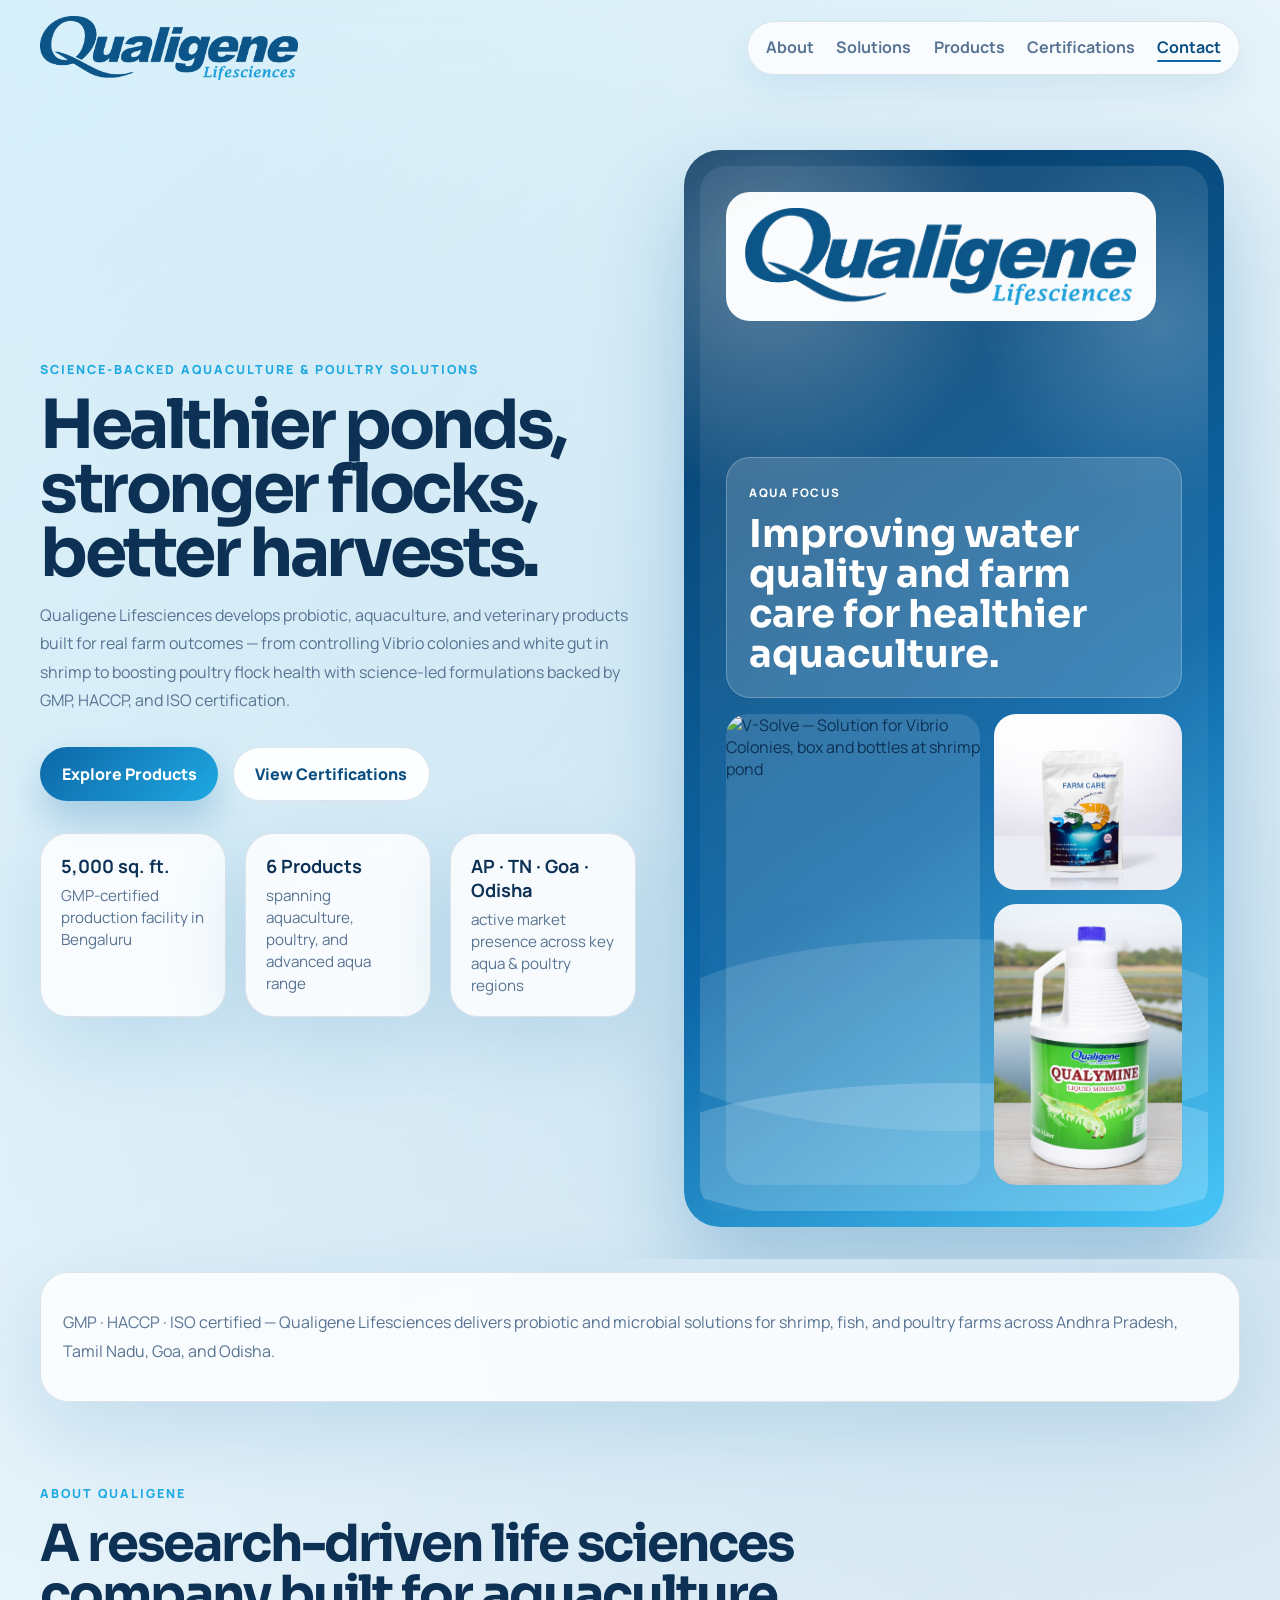
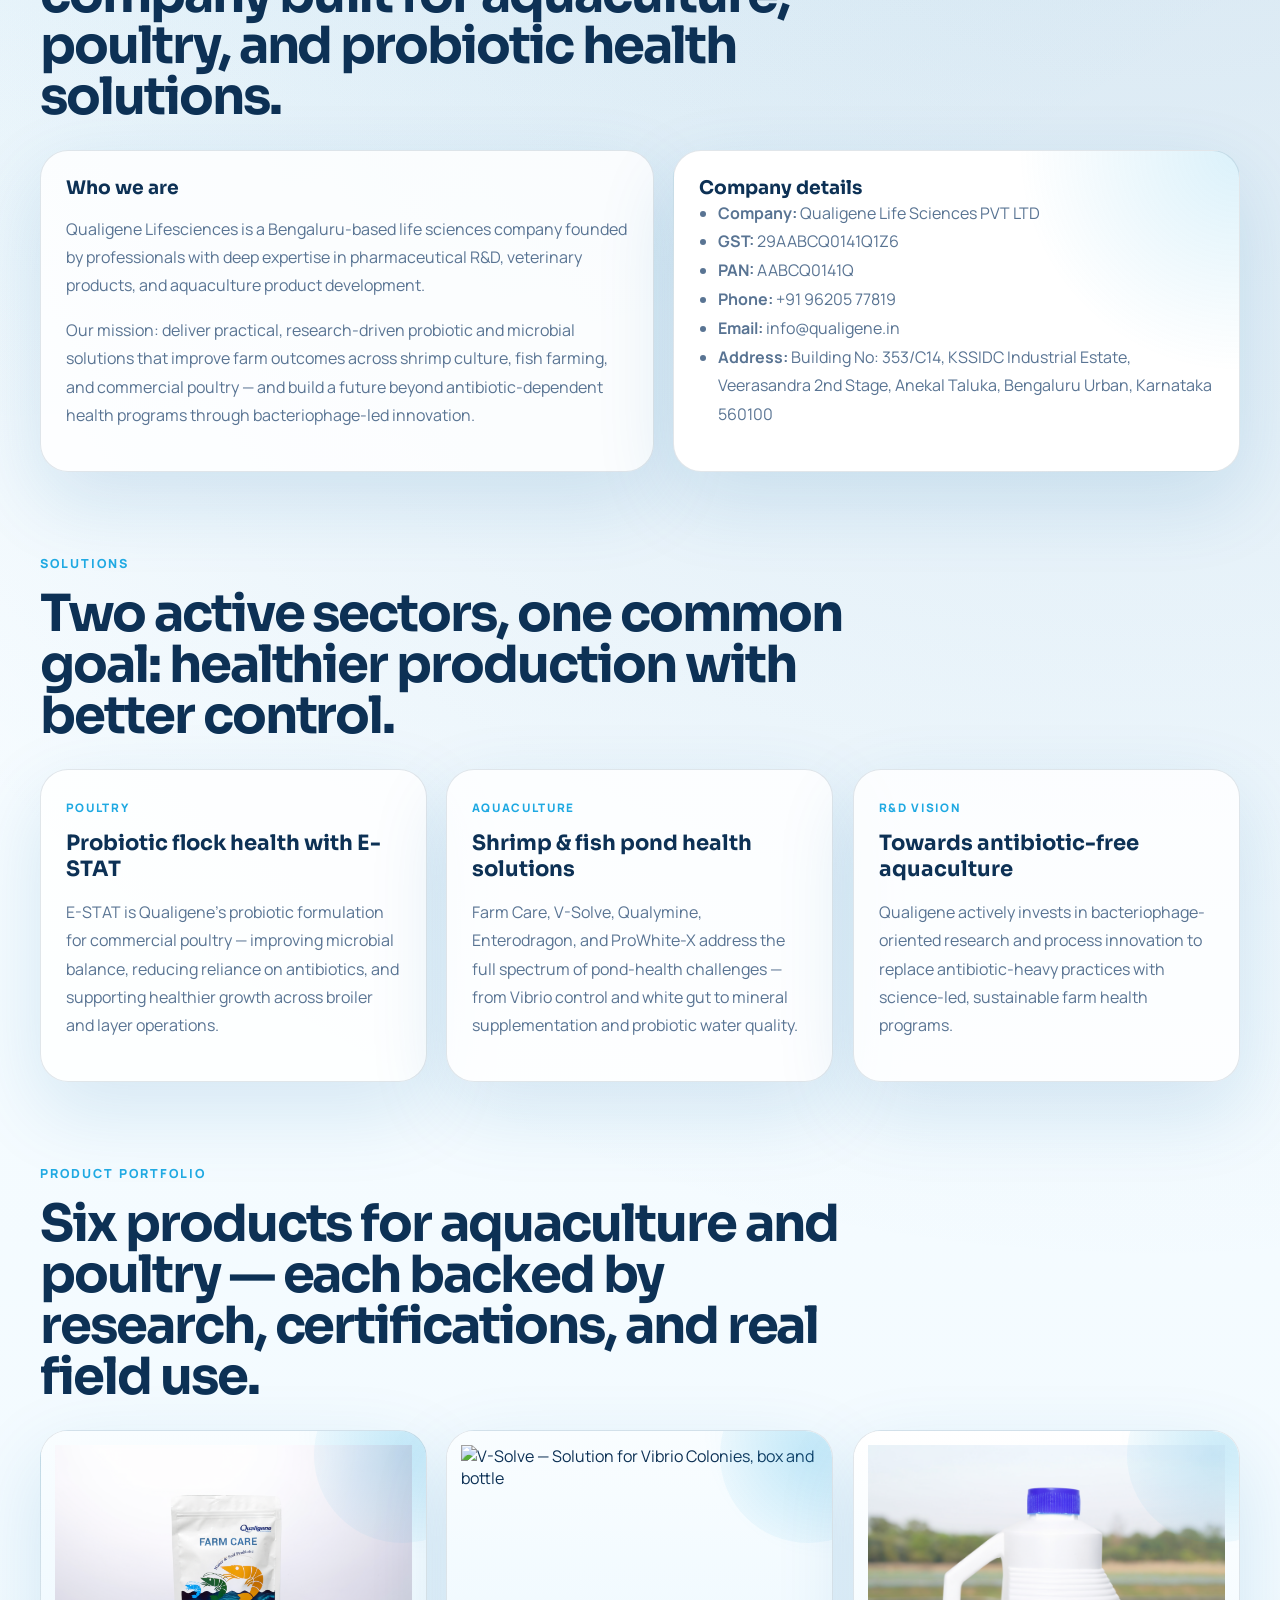
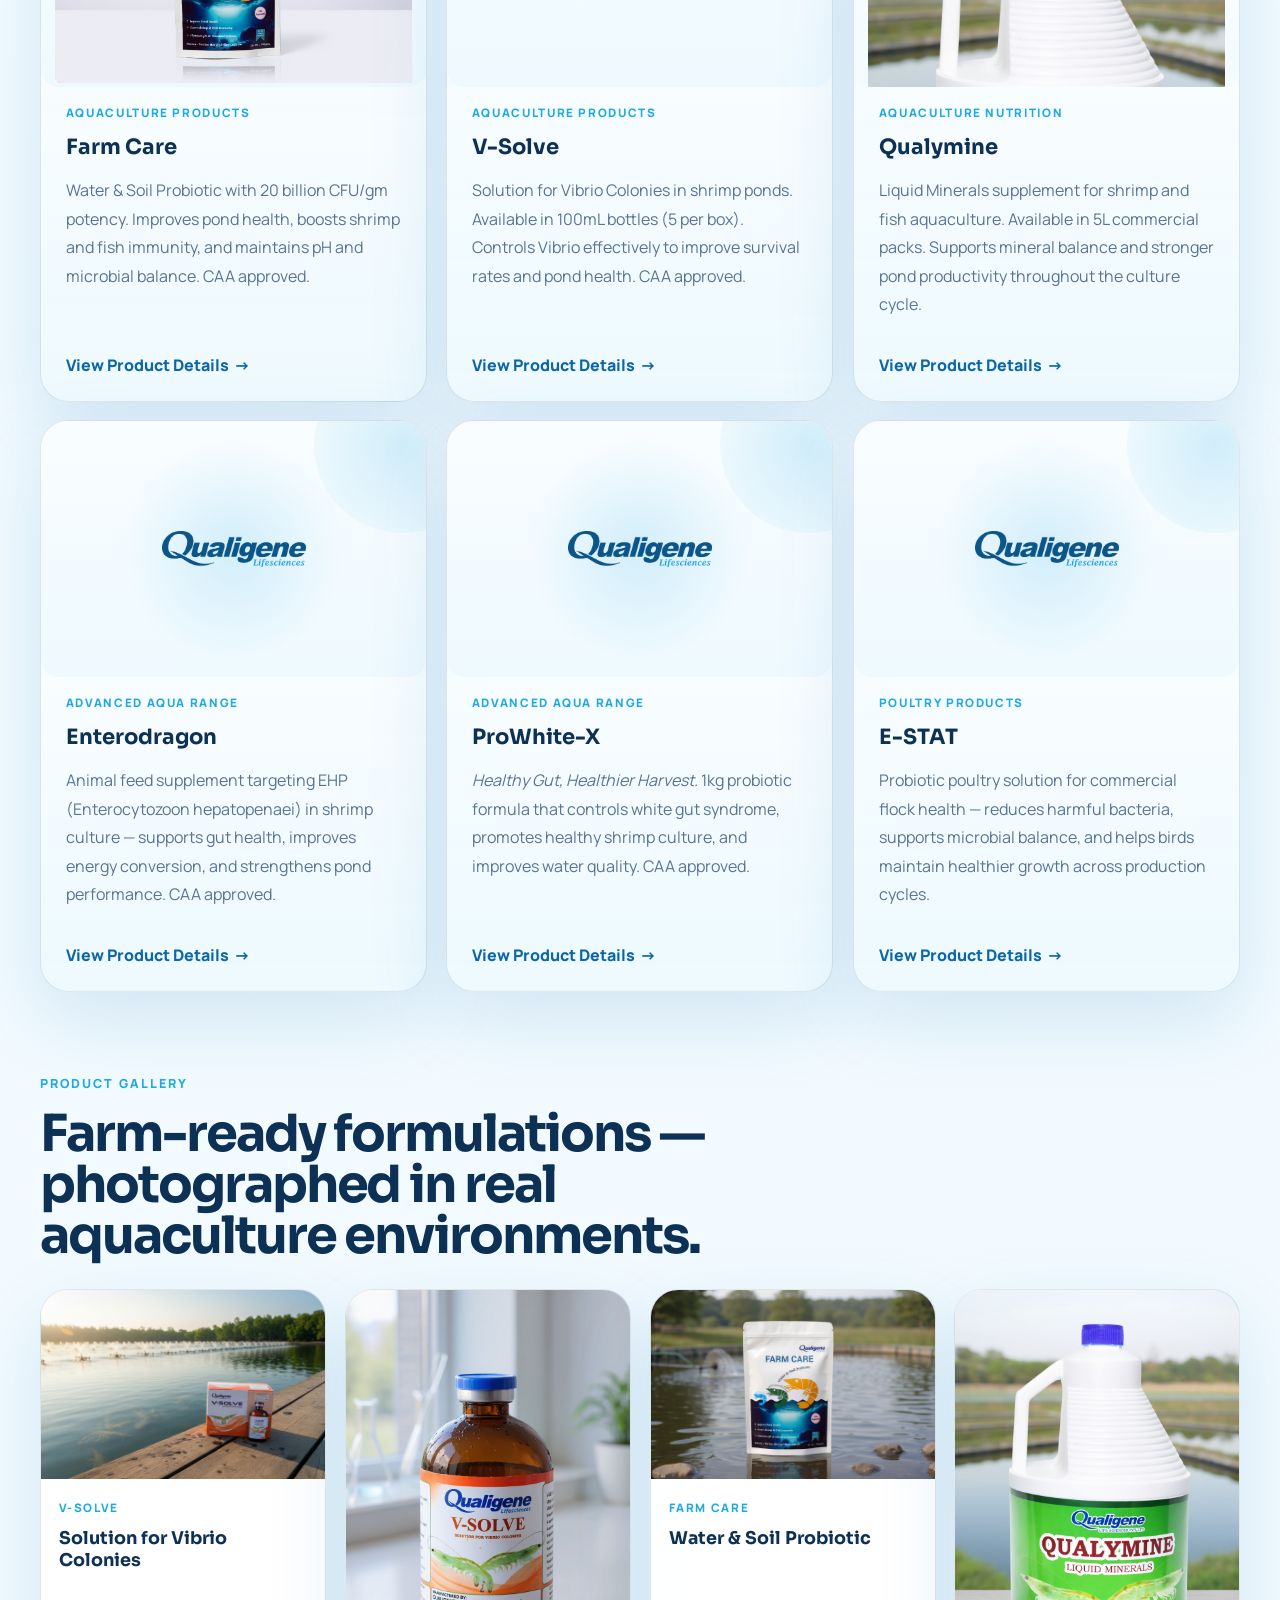
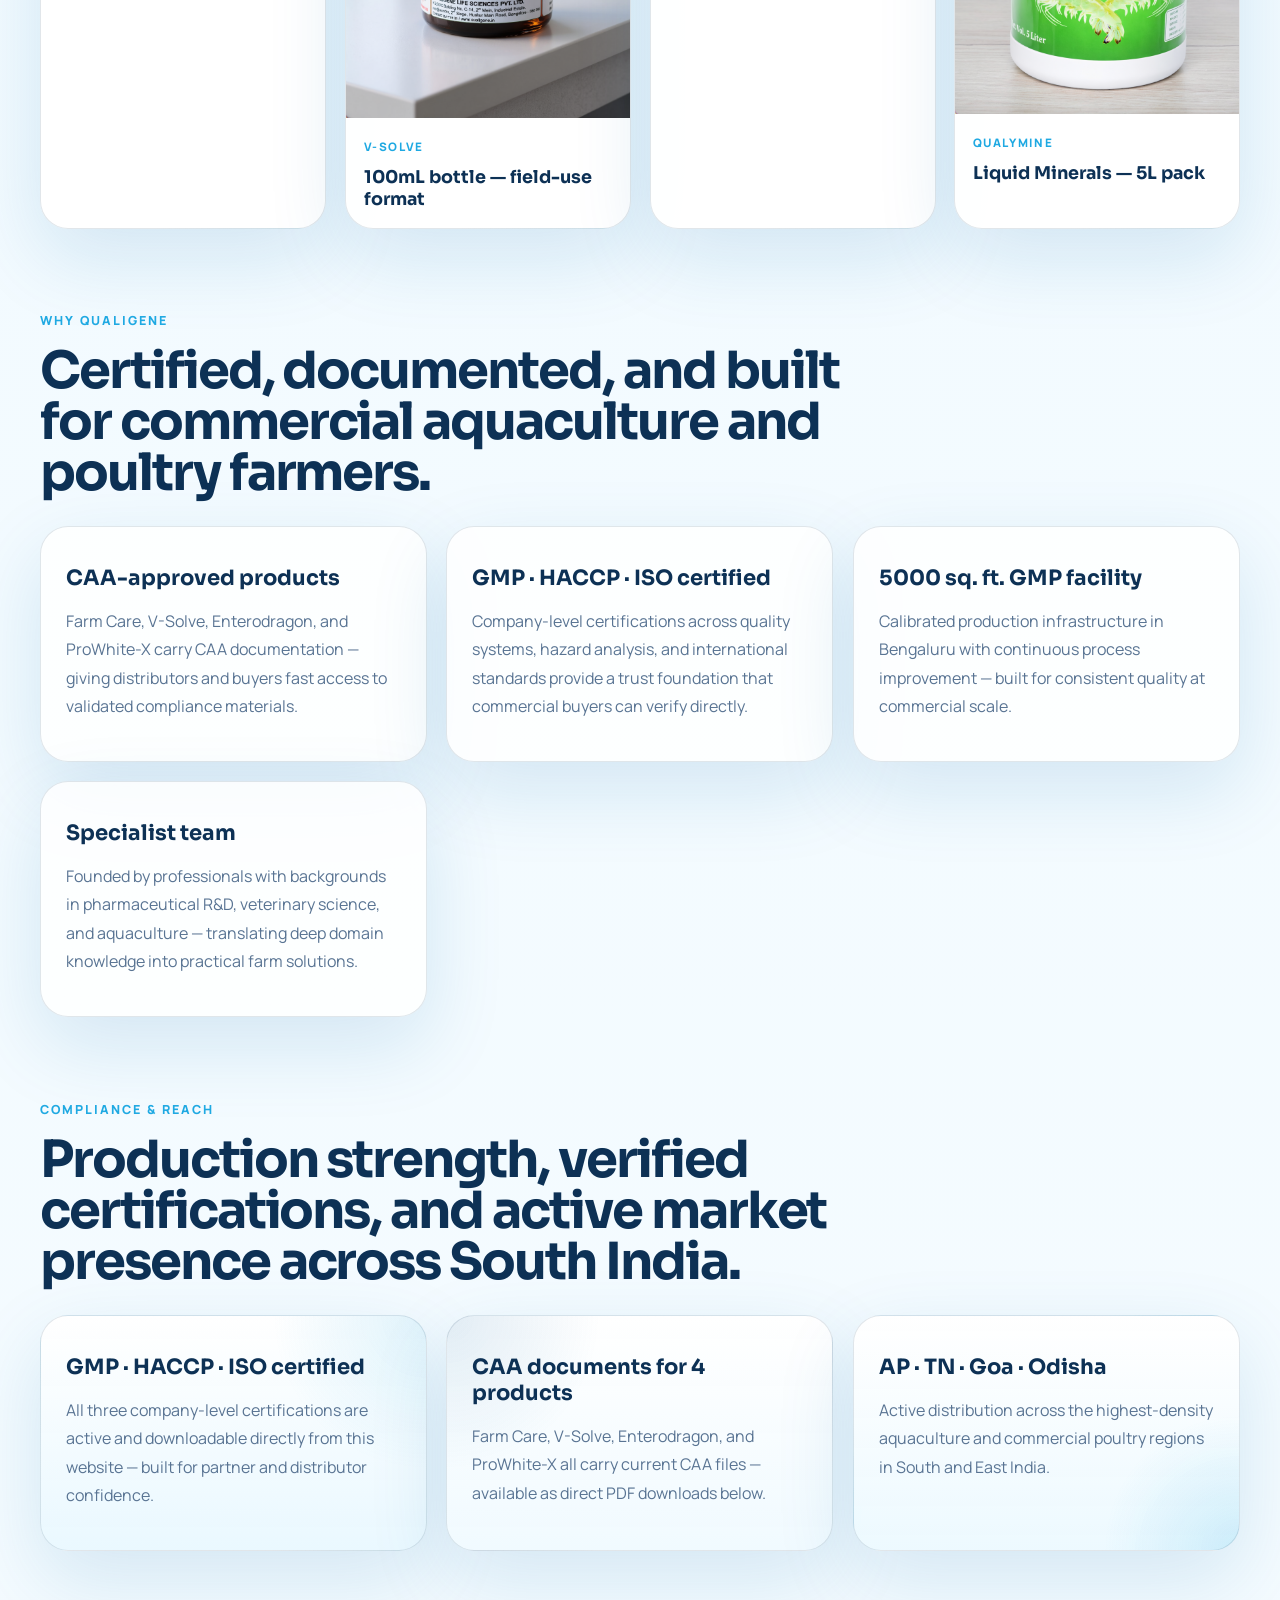
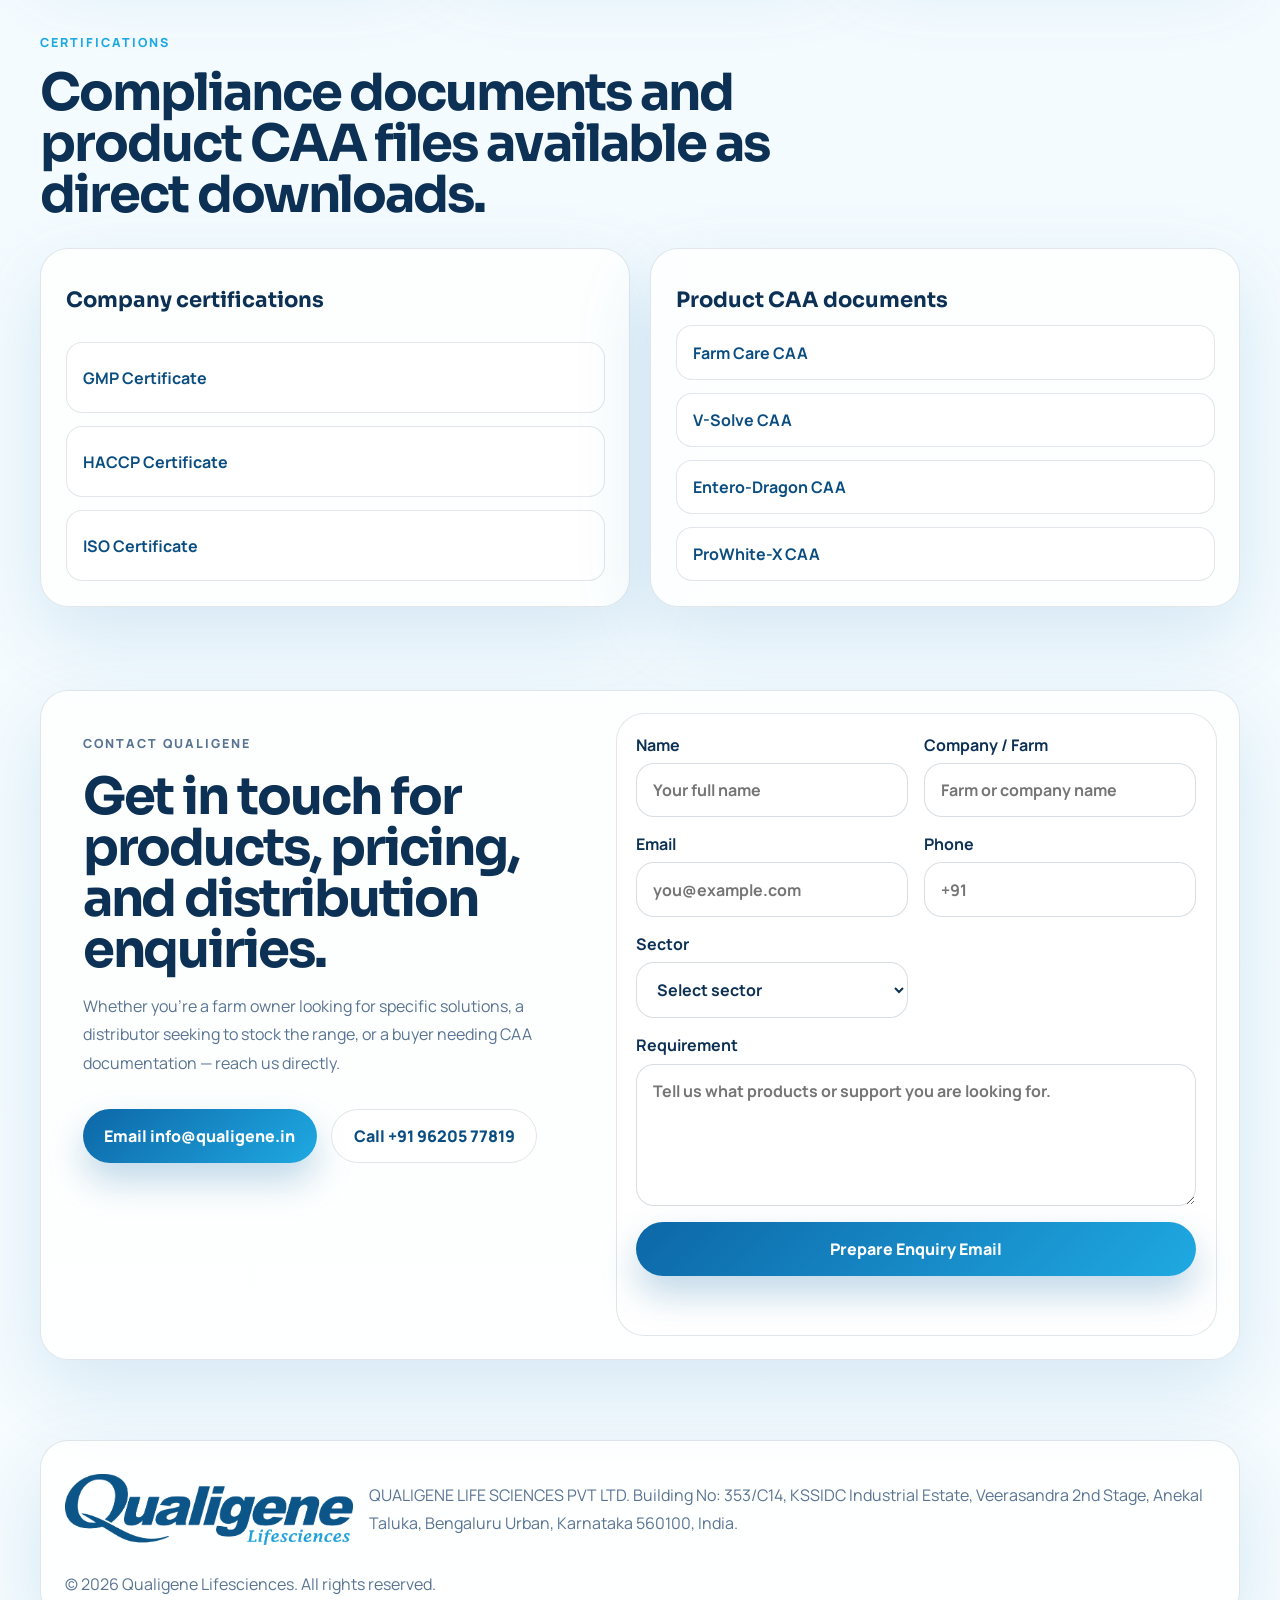
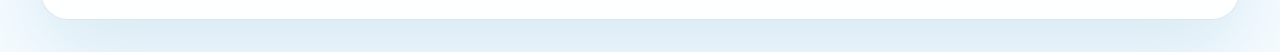
==== commit 897e4814: "Refresh product images and website content with real data - Replace all old product images with new " ====
--- a/website/index.html
+++ b/website/index.html
@@ -14,7 +14,7 @@
       href="https://fonts.googleapis.com/css2?family=Manrope:wght@400;500;600;700;800&family=Sora:wght@500;600;700;800&display=swap"
       rel="stylesheet"
     />
-    <link rel="stylesheet" href="./styles.css?v=20260417h" />
+    <link rel="stylesheet" href="./styles.css?v=20260418a" />
   </head>
   <body>
     <div class="page">
@@ -42,12 +42,12 @@
         <canvas id="hero-canvas"></canvas>
         <section class="hero shell">
           <div class="hero-copy reveal is-visible">
-            <p class="eyebrow">Research-driven aqua and poultry care</p>
-            <h1>Advanced microbial solutions for healthier aquaculture systems and stronger flocks.</h1>
+            <p class="eyebrow">Science-backed aquaculture &amp; poultry solutions</p>
+            <h1>Healthier ponds, stronger flocks, better harvests.</h1>
             <p class="lead">
-              Qualigene Lifesciences is a research-driven company developing practical solutions for poultry,
-              aquaculture, veterinary, and probiotic applications. Our direction is clear: improve farm outcomes today
-              and build toward a future beyond antibiotic-heavy health routines.
+              Qualigene Lifesciences develops probiotic, aquaculture, and veterinary products built for real farm
+              outcomes — from controlling Vibrio colonies and white gut in shrimp to boosting poultry flock health
+              with science-led formulations backed by GMP, HACCP, and ISO certification.
             </p>
 
             <div class="hero-actions">
@@ -58,15 +58,15 @@
             <div class="hero-stats">
               <article>
                 <strong data-count="5000" data-suffix=" sq. ft.">5000 sq. ft.</strong>
-                <span>advanced and calibrated production capability</span>
+                <span>GMP-certified production facility in Bengaluru</span>
               </article>
               <article>
-                <strong data-count="17" data-suffix="+ years">17+ years</strong>
-                <span>experience across manufacturing, quality control, and R&amp;D</span>
+                <strong>6 Products</strong>
+                <span>spanning aquaculture, poultry, and advanced aqua range</span>
               </article>
               <article>
-                <strong>AP → Odisha</strong>
-                <span>market reach across active aqua and poultry regions</span>
+                <strong>AP · TN · Goa · Odisha</strong>
+                <span>active market presence across key aqua &amp; poultry regions</span>
               </article>
             </div>
           </div>
@@ -81,13 +81,13 @@
                 </div>
                 <div class="hero-mosaic">
                   <a class="hero-shot tall" href="./products/v-solve.html">
-                    <img src="./assets/products/v-solve-box-angle.jpg" alt="V-Solve aquaculture product packaging" />
+                    <img src="./assets/products/v-solve-pond.png" alt="V-Solve — Solution for Vibrio Colonies, box and bottles at shrimp pond" />
                   </a>
                   <a class="hero-shot" href="./products/farm-care.html">
-                    <img src="./assets/products/farm-care-front.jpg" alt="Farm Care water and soil probiotic pack" />
+                    <img src="./assets/products/farm-care-studio.png" alt="Farm Care water and soil probiotic pack" />
                   </a>
                   <a class="hero-shot" href="./products/qualymine.html">
-                    <img src="./assets/products/qualymine-5l-enhanced.png" alt="Qualymine 5L liquid minerals bottle" />
+                    <img src="./assets/products/qualymine-5l.png" alt="Qualymine 5L liquid minerals bottle" />
                   </a>
                 </div>
               </div>
@@ -98,37 +98,40 @@
 
         <section class="shell trust-strip reveal is-visible">
           <p>
-            Qualigene Lifesciences combines aquaculture focus, poultry expertise, and research-led product development
-            into a cleaner, trust-led, premium presentation built for real commercial use.
+            GMP · HACCP · ISO certified — Qualigene Lifesciences delivers probiotic and microbial solutions
+            for shrimp, fish, and poultry farms across Andhra Pradesh, Tamil Nadu, Goa, and Odisha.
           </p>
         </section>
 
         <section class="shell section" id="about">
           <div class="section-heading reveal is-visible">
             <p class="eyebrow">About Qualigene</p>
-            <h2>A successful and research-driven company built for aquaculture, poultry, and high-performance health solutions.</h2>
+            <h2>A research-driven life sciences company built for aquaculture, poultry, and probiotic health solutions.</h2>
           </div>
 
           <div class="about-grid">
             <article class="panel reveal is-visible">
-              <h3>Company overview</h3>
-              <p>
-                Qualigene Lifesciences is a startup with qualified and experienced professionals having exposure to
-                pharmaceutical research and development, veterinary products, and aquaculture product development.
-              </p>
-              <p>
-                The vision is to replace antibiotics with smarter microbial and bacteriophage-oriented solutions in
-                poultry and aquaculture sectors while improving field performance and export-quality readiness.
+              <h3>Who we are</h3>
+              <p>
+                Qualigene Lifesciences is a Bengaluru-based life sciences company founded by professionals with deep
+                expertise in pharmaceutical R&amp;D, veterinary products, and aquaculture product development.
+              </p>
+              <p>
+                Our mission: deliver practical, research-driven probiotic and microbial solutions that improve farm
+                outcomes across shrimp culture, fish farming, and commercial poultry — and build a future beyond
+                antibiotic-dependent health programs through bacteriophage-led innovation.
               </p>
             </article>
 
             <article class="panel panel-accent reveal is-visible">
-              <h3>Registered details</h3>
+              <h3>Company details</h3>
               <ul class="detail-list">
                 <li><strong>Company:</strong> Qualigene Life Sciences PVT LTD</li>
                 <li><strong>GST:</strong> 29AABCQ0141Q1Z6</li>
                 <li><strong>PAN:</strong> AABCQ0141Q</li>
-                <li><strong>Address:</strong> Building No: 353/C14, KSSIDC Industrial Estate, Veerasandra 2nd Stage, Anekal Taluka, Bengaluru Urban, Karnataka 560100, India</li>
+                <li><strong>Phone:</strong> +91 96205 77819</li>
+                <li><strong>Email:</strong> info@qualigene.in</li>
+                <li><strong>Address:</strong> Building No: 353/C14, KSSIDC Industrial Estate, Veerasandra 2nd Stage, Anekal Taluka, Bengaluru Urban, Karnataka 560100</li>
               </ul>
             </article>
           </div>
@@ -143,28 +146,28 @@
           <div class="solution-grid">
             <article class="solution-card reveal is-visible">
               <span class="tag">Poultry</span>
-              <h3>Probiotic support for healthier flocks</h3>
-              <p>
-                The live Qualigene message highlights poultry probiotics designed to boost flock health, reduce harmful
-                bacteria, and support growth with a more dependable microbial balance.
+              <h3>Probiotic flock health with E-STAT</h3>
+              <p>
+                E-STAT is Qualigene’s probiotic formulation for commercial poultry — improving microbial balance,
+                reducing reliance on antibiotics, and supporting healthier growth across broiler and layer operations.
               </p>
             </article>
 
             <article class="solution-card reveal is-visible">
               <span class="tag">Aquaculture</span>
-              <h3>Water quality and farm care improvement</h3>
-              <p>
-                Qualigene’s aquaculture range is positioned around improving water quality, strengthening farm care,
-                and supporting healthier aquaculture systems with practical field-use formulations.
+              <h3>Shrimp &amp; fish pond health solutions</h3>
+              <p>
+                Farm Care, V-Solve, Qualymine, Enterodragon, and ProWhite-X address the full spectrum of pond-health
+                challenges — from Vibrio control and white gut to mineral supplementation and probiotic water quality.
               </p>
             </article>
 
             <article class="solution-card reveal is-visible">
               <span class="tag">R&amp;D Vision</span>
-              <h3>Advanced health management</h3>
-              <p>
-                The company direction emphasizes advanced research, process upgrades, and long-term movement toward
-                bacteriophage-led alternatives for sustainable poultry and aquaculture health programs.
+              <h3>Towards antibiotic-free aquaculture</h3>
+              <p>
+                Qualigene actively invests in bacteriophage-oriented research and process innovation to replace
+                antibiotic-heavy practices with science-led, sustainable farm health programs.
               </p>
             </article>
           </div>
@@ -173,84 +176,84 @@
         <section class="shell section" id="products">
           <div class="section-heading reveal is-visible">
             <p class="eyebrow">Product Portfolio</p>
-            <h2>Current Qualigene products presented with clearer positioning and stronger buying context.</h2>
+            <h2>Six products for aquaculture and poultry — each backed by research, certifications, and real field use.</h2>
           </div>
 
           <div class="product-showcase">
             <article class="product-card feature reveal is-visible">
               <div class="product-card-media">
-                <img class="product-card-image" src="./assets/products/farm-care-front.jpg" alt="Farm Care product pack" />
+                <img class="product-card-image" src="./assets/products/farm-care-studio.png" alt="Farm Care — Water &amp; Soil Probiotic pack by Qualigene" />
               </div>
               <span class="tag">Aquaculture Products</span>
               <h3>Farm Care</h3>
               <p>
-                Positioned for healthier water conditions, stronger routine farm-care support, and more stable
-                aquaculture performance in demanding production environments.
+                Water &amp; Soil Probiotic with 20 billion CFU/gm potency. Improves pond health, boosts shrimp and
+                fish immunity, and maintains pH and microbial balance. CAA approved.
               </p>
               <a class="product-link" href="./products/farm-care.html">View Product Details</a>
             </article>
 
             <article class="product-card reveal is-visible">
               <div class="product-card-media">
-                <img class="product-card-image" src="./assets/products/v-solve-front.jpg" alt="V-Solve product packaging" />
+                <img class="product-card-image" src="./assets/products/v-solve-box-studio.png" alt="V-Solve — Solution for Vibrio Colonies, box and bottle" />
               </div>
               <span class="tag">Aquaculture Products</span>
               <h3>V-Solve</h3>
               <p>
-                A focused aquaculture solution within the core portfolio, presented for pond-health support and daily
-                management needs.
+                Solution for Vibrio Colonies in shrimp ponds. Available in 100mL bottles (5 per box). Controls Vibrio
+                effectively to improve survival rates and pond health. CAA approved.
               </p>
               <a class="product-link" href="./products/v-solve.html">View Product Details</a>
             </article>
 
             <article class="product-card reveal is-visible">
               <div class="product-card-media product-card-media-contain">
-                <img class="product-card-image" src="./assets/products/qualymine-5l-enhanced.png" alt="Qualymine 5L liquid minerals bottle" />
+                <img class="product-card-image" src="./assets/products/qualymine-5l.png" alt="Qualymine 5L Liquid Minerals for aquaculture" />
               </div>
               <span class="tag">Aquaculture Nutrition</span>
               <h3>Qualymine</h3>
               <p>
-                A liquid minerals product from the Qualigene range, presented with real product photography for a more
-                complete and visually credible portfolio experience.
+                Liquid Minerals supplement for shrimp and fish aquaculture. Available in 5L commercial packs.
+                Supports mineral balance and stronger pond productivity throughout the culture cycle.
               </p>
               <a class="product-link" href="./products/qualymine.html">View Product Details</a>
             </article>
 
             <article class="product-card reveal is-visible">
-              <div class="product-card-media">
-                <img class="product-card-image" src="./assets/products/ENTERODRAGON-Image.jpeg" alt="Enterodragon aquaculture bottle" />
+              <div class="product-card-media product-card-media-icon">
+                <img class="product-card-logo" src="./assets/qualigene-logo.png" alt="Qualigene Lifesciences" />
               </div>
               <span class="tag">Advanced Aqua Range</span>
               <h3>Enterodragon</h3>
               <p>
-                An animal feed supplement targeting EHP in shrimp culture — supports gut health, energy conversion,
-                and stronger pond performance.
+                Animal feed supplement targeting EHP (Enterocytozoon hepatopenaei) in shrimp culture — supports gut
+                health, improves energy conversion, and strengthens pond performance. CAA approved.
               </p>
               <a class="product-link" href="./products/entero-dragon.html">View Product Details</a>
             </article>
 
             <article class="product-card reveal is-visible">
-              <div class="product-card-media">
-                <img class="product-card-image" src="./assets/products/prowhite-X-Image.jpeg" alt="ProWhite-X 1kg shrimp health product" />
+              <div class="product-card-media product-card-media-icon">
+                <img class="product-card-logo" src="./assets/qualigene-logo.png" alt="Qualigene Lifesciences" />
               </div>
               <span class="tag">Advanced Aqua Range</span>
               <h3>ProWhite-X</h3>
               <p>
-                Controls white gut effectively, promotes healthy shrimp culture, and improves water quality.
-                Healthy Gut, Healthier Harvest.
+                <em>Healthy Gut, Healthier Harvest.</em> 1kg probiotic formula that controls white gut syndrome,
+                promotes healthy shrimp culture, and improves water quality. CAA approved.
               </p>
               <a class="product-link" href="./products/prowhite-x.html">View Product Details</a>
             </article>
 
             <article class="product-card reveal is-visible">
-              <div class="product-card-media">
-                <img class="product-card-image" src="./assets/products/WhatsApp-Image-2024-12-27-at-20.17.56-e1737376965925.jpeg" alt="E-STAT poultry probiotic vial" />
+              <div class="product-card-media product-card-media-icon">
+                <img class="product-card-logo" src="./assets/qualigene-logo.png" alt="Qualigene Lifesciences" />
               </div>
               <span class="tag">Poultry Products</span>
               <h3>E-STAT</h3>
               <p>
-                Qualigene's probiotic poultry solution for flock health — supporting microbial balance and
-                healthier production with a research-driven formulation.
+                Probiotic poultry solution for commercial flock health — reduces harmful bacteria, supports microbial
+                balance, and helps birds maintain healthier growth across production cycles.
               </p>
               <a class="product-link" href="./products/e-stat.html">View Product Details</a>
             </article>
@@ -260,36 +263,36 @@
         <section class="shell section">
           <div class="section-heading reveal is-visible">
             <p class="eyebrow">Product Gallery</p>
-            <h2>Real pack shots and bottle views that make the brand feel tangible and market-ready.</h2>
+            <h2>Farm-ready formulations — photographed in real aquaculture environments.</h2>
           </div>
 
           <div class="gallery-strip">
             <article class="gallery-card reveal is-visible">
-              <img src="./assets/products/v-solve-box-angle.jpg" alt="V-Solve box angle view" />
+              <img src="./assets/products/v-solve-sunrise.png" alt="V-Solve box and bottle on shrimp farm dock at sunrise" />
               <div>
                 <span class="tag">V-Solve</span>
-                <h3>Retail and carton presentation</h3>
+                <h3>Solution for Vibrio Colonies</h3>
               </div>
             </article>
             <article class="gallery-card reveal is-visible">
-              <img src="./assets/products/v-solve-bottle-front-rotated.jpg" alt="V-Solve bottle front view" />
+              <img src="./assets/products/v-solve-bottle.png" alt="V-Solve 100mL bottle — clean studio shot" />
               <div>
                 <span class="tag">V-Solve</span>
-                <h3>Product bottle close-up</h3>
+                <h3>100mL bottle — field-use format</h3>
               </div>
             </article>
             <article class="gallery-card reveal is-visible">
-              <img src="./assets/products/farm-care-front.jpg" alt="Farm Care front pack view" />
+              <img src="./assets/products/farm-care-pond.png" alt="Farm Care water and soil probiotic pack at pond" />
               <div>
                 <span class="tag">Farm Care</span>
-                <h3>Water & soil probiotic pack</h3>
+                <h3>Water &amp; Soil Probiotic</h3>
               </div>
             </article>
             <article class="gallery-card reveal is-visible">
-              <img src="./assets/products/qualymine-front.png" alt="Qualymine liquid minerals front bottle image" />
+              <img src="./assets/products/qualymine-5l.png" alt="Qualymine 5L liquid minerals bottle at aquaculture pond" />
               <div>
                 <span class="tag">Qualymine</span>
-                <h3>Liquid minerals product image</h3>
+                <h3>Liquid Minerals — 5L pack</h3>
               </div>
             </article>
           </div>
@@ -297,40 +300,40 @@
 
         <section class="shell section">
           <div class="section-heading reveal is-visible">
-            <p class="eyebrow">Why Choose Us</p>
-            <h2>Sharper trust signals built from Qualigene’s live positioning and certifications.</h2>
+            <p class="eyebrow">Why Qualigene</p>
+            <h2>Certified, documented, and built for commercial aquaculture and poultry farmers.</h2>
           </div>
 
           <div class="reason-grid">
             <article class="reason-card reveal is-visible">
-              <h3>Proven innovation</h3>
-              <p>
-                Market traction with innovative and cost-effective solutions serving aqua and poultry farmers in active
-                southern and eastern regions.
-              </p>
-            </article>
-
-            <article class="reason-card reveal is-visible">
-              <h3>Future-ready vision</h3>
-              <p>
-                A clear strategic move from antibiotic-reliant products toward bacteriophage-oriented and healthier
-                environmental solutions with stronger long-term sustainability value.
-              </p>
-            </article>
-
-            <article class="reason-card reveal is-visible">
-              <h3>Cutting-edge R&amp;D</h3>
-              <p>
-                A 5000 sq. ft. facility with calibrated equipment and continuous process upgrades focused on quality and
-                cost-effectiveness.
-              </p>
-            </article>
-
-            <article class="reason-card reveal is-visible">
-              <h3>Diverse expertise</h3>
-              <p>
-                Strong experience across manufacturing, quality control, research, aquaculture, poultry, and broader
-                life-sciences product development.
+              <h3>CAA-approved products</h3>
+              <p>
+                Farm Care, V-Solve, Enterodragon, and ProWhite-X carry CAA documentation — giving distributors
+                and buyers fast access to validated compliance materials.
+              </p>
+            </article>
+
+            <article class="reason-card reveal is-visible">
+              <h3>GMP · HACCP · ISO certified</h3>
+              <p>
+                Company-level certifications across quality systems, hazard analysis, and international standards
+                provide a trust foundation that commercial buyers can verify directly.
+              </p>
+            </article>
+
+            <article class="reason-card reveal is-visible">
+              <h3>5000 sq. ft. GMP facility</h3>
+              <p>
+                Calibrated production infrastructure in Bengaluru with continuous process improvement — built for
+                consistent quality at commercial scale.
+              </p>
+            </article>
+
+            <article class="reason-card reveal is-visible">
+              <h3>Specialist team</h3>
+              <p>
+                Founded by professionals with backgrounds in pharmaceutical R&amp;D, veterinary science, and
+                aquaculture — translating deep domain knowledge into practical farm solutions.
               </p>
             </article>
           </div>
@@ -338,22 +341,22 @@
 
         <section class="shell section">
           <div class="section-heading reveal is-visible">
-            <p class="eyebrow">Compliance & Reach</p>
-            <h2>Production strength, certifications, and market presence that support buyer confidence.</h2>
+            <p class="eyebrow">Compliance &amp; Reach</p>
+            <h2>Production strength, verified certifications, and active market presence across South India.</h2>
           </div>
 
           <div class="reason-grid compliance-grid">
             <article class="reason-card reveal is-visible">
-              <h3>Certified systems</h3>
-              <p>Company-level GMP, HACCP, and ISO certification support a stronger trust foundation for customers and partners.</p>
-            </article>
-            <article class="reason-card reveal is-visible">
-              <h3>Documented products</h3>
-              <p>CAA files are available for key products, helping commercial teams respond with faster validation and clearer documentation.</p>
-            </article>
-            <article class="reason-card reveal is-visible">
-              <h3>Regional relevance</h3>
-              <p>Active market focus across aquaculture and poultry regions including Andhra Pradesh, Tamil Nadu, Goa, and Odisha.</p>
+              <h3>GMP · HACCP · ISO certified</h3>
+              <p>All three company-level certifications are active and downloadable directly from this website — built for partner and distributor confidence.</p>
+            </article>
+            <article class="reason-card reveal is-visible">
+              <h3>CAA documents for 4 products</h3>
+              <p>Farm Care, V-Solve, Enterodragon, and ProWhite-X all carry current CAA files — available as direct PDF downloads below.</p>
+            </article>
+            <article class="reason-card reveal is-visible">
+              <h3>AP · TN · Goa · Odisha</h3>
+              <p>Active distribution across the highest-density aquaculture and commercial poultry regions in South and East India.</p>
             </article>
           </div>
         </section>
@@ -386,14 +389,14 @@
           <div class="contact-panel reveal is-visible">
             <div class="contact-copy">
               <p class="eyebrow">Contact Qualigene</p>
-              <h2>Connect for aquaculture, poultry, and product enquiries.</h2>
-            <p>
-                Contact Qualigene for aquaculture, poultry, veterinary, distribution, and product documentation
-                enquiries. The site is structured to convert interest into direct product conversations.
+              <h2>Get in touch for products, pricing, and distribution enquiries.</h2>
+              <p>
+                Whether you're a farm owner looking for specific solutions, a distributor seeking to stock the range,
+                or a buyer needing CAA documentation — reach us directly.
               </p>
               <div class="contact-links">
-                <a class="button button-primary" href="mailto:info@Qualigene.com">Email Us</a>
-                <a class="button button-secondary" href="tel:+919620577819">Call +91 9620577819</a>
+                <a class="button button-primary" href="mailto:info@qualigene.in">Email info@qualigene.in</a>
+                <a class="button button-secondary" href="tel:+919620577819">Call +91 96205 77819</a>
               </div>
             </div>
 
@@ -450,7 +453,7 @@
     <script src="https://cdnjs.cloudflare.com/ajax/libs/three.js/r128/three.min.js"></script>
     <script src="https://cdnjs.cloudflare.com/ajax/libs/gsap/3.12.2/gsap.min.js"></script>
     <script src="https://cdnjs.cloudflare.com/ajax/libs/gsap/3.12.2/ScrollTrigger.min.js"></script>
-    <script src="./script.js?v=20260417i"></script>
-    <script src="./three-bg.js?v=20260417i"></script>
+    <script src="./script.js?v=20260418a"></script>
+    <script src="./three-bg.js?v=20260418a"></script>
   </body>
 </html>
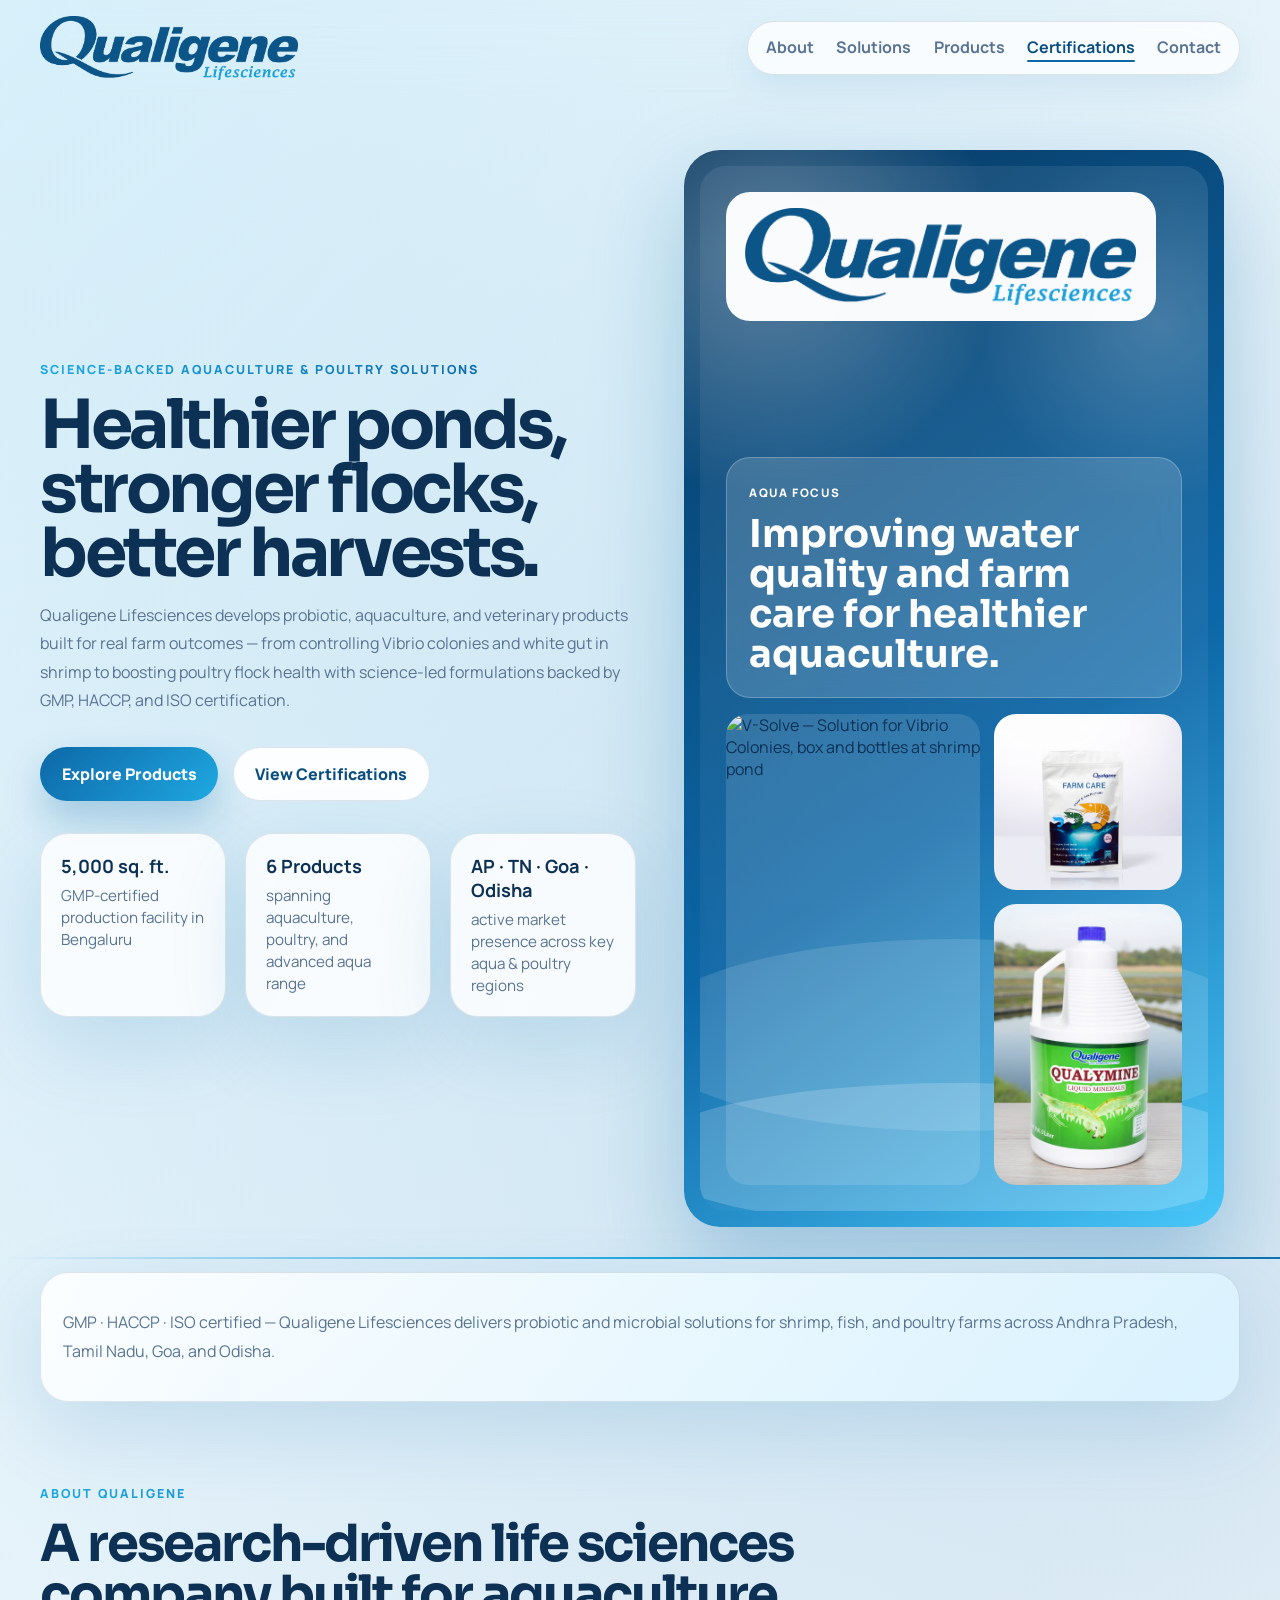
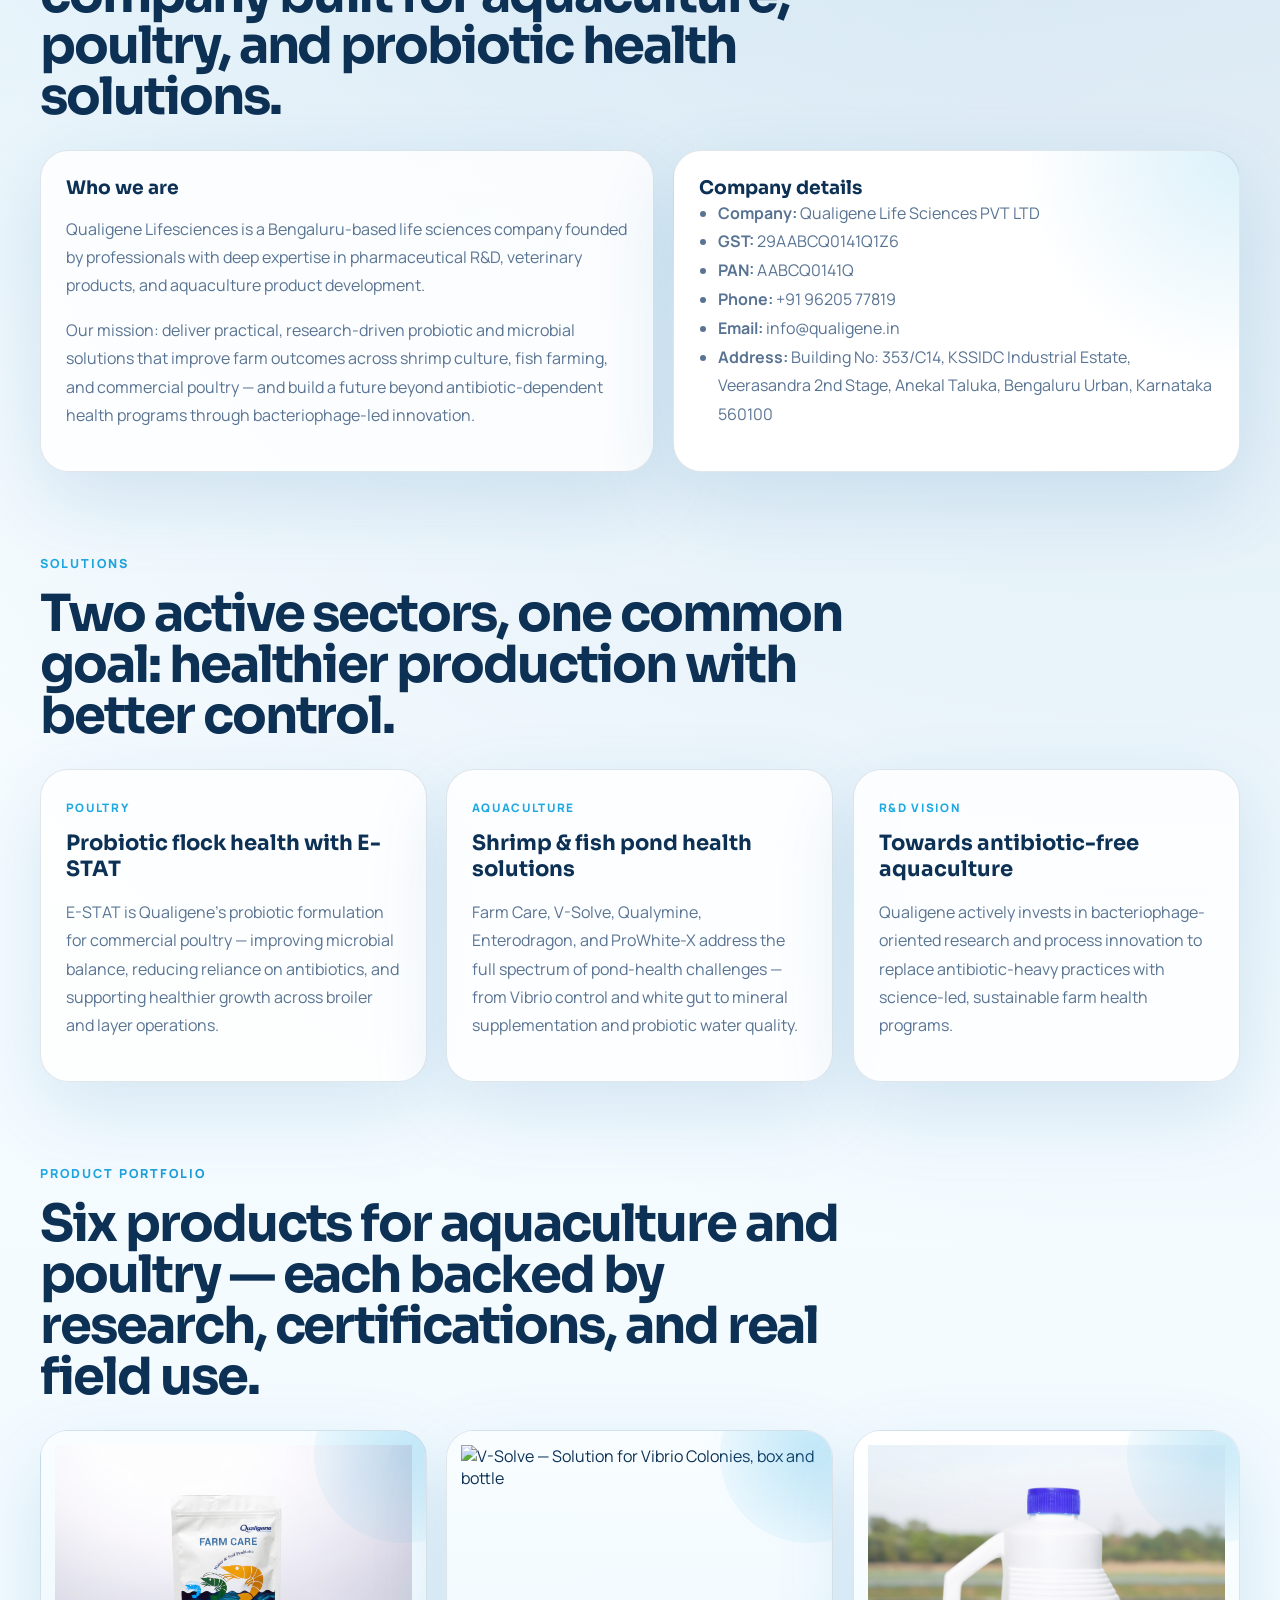
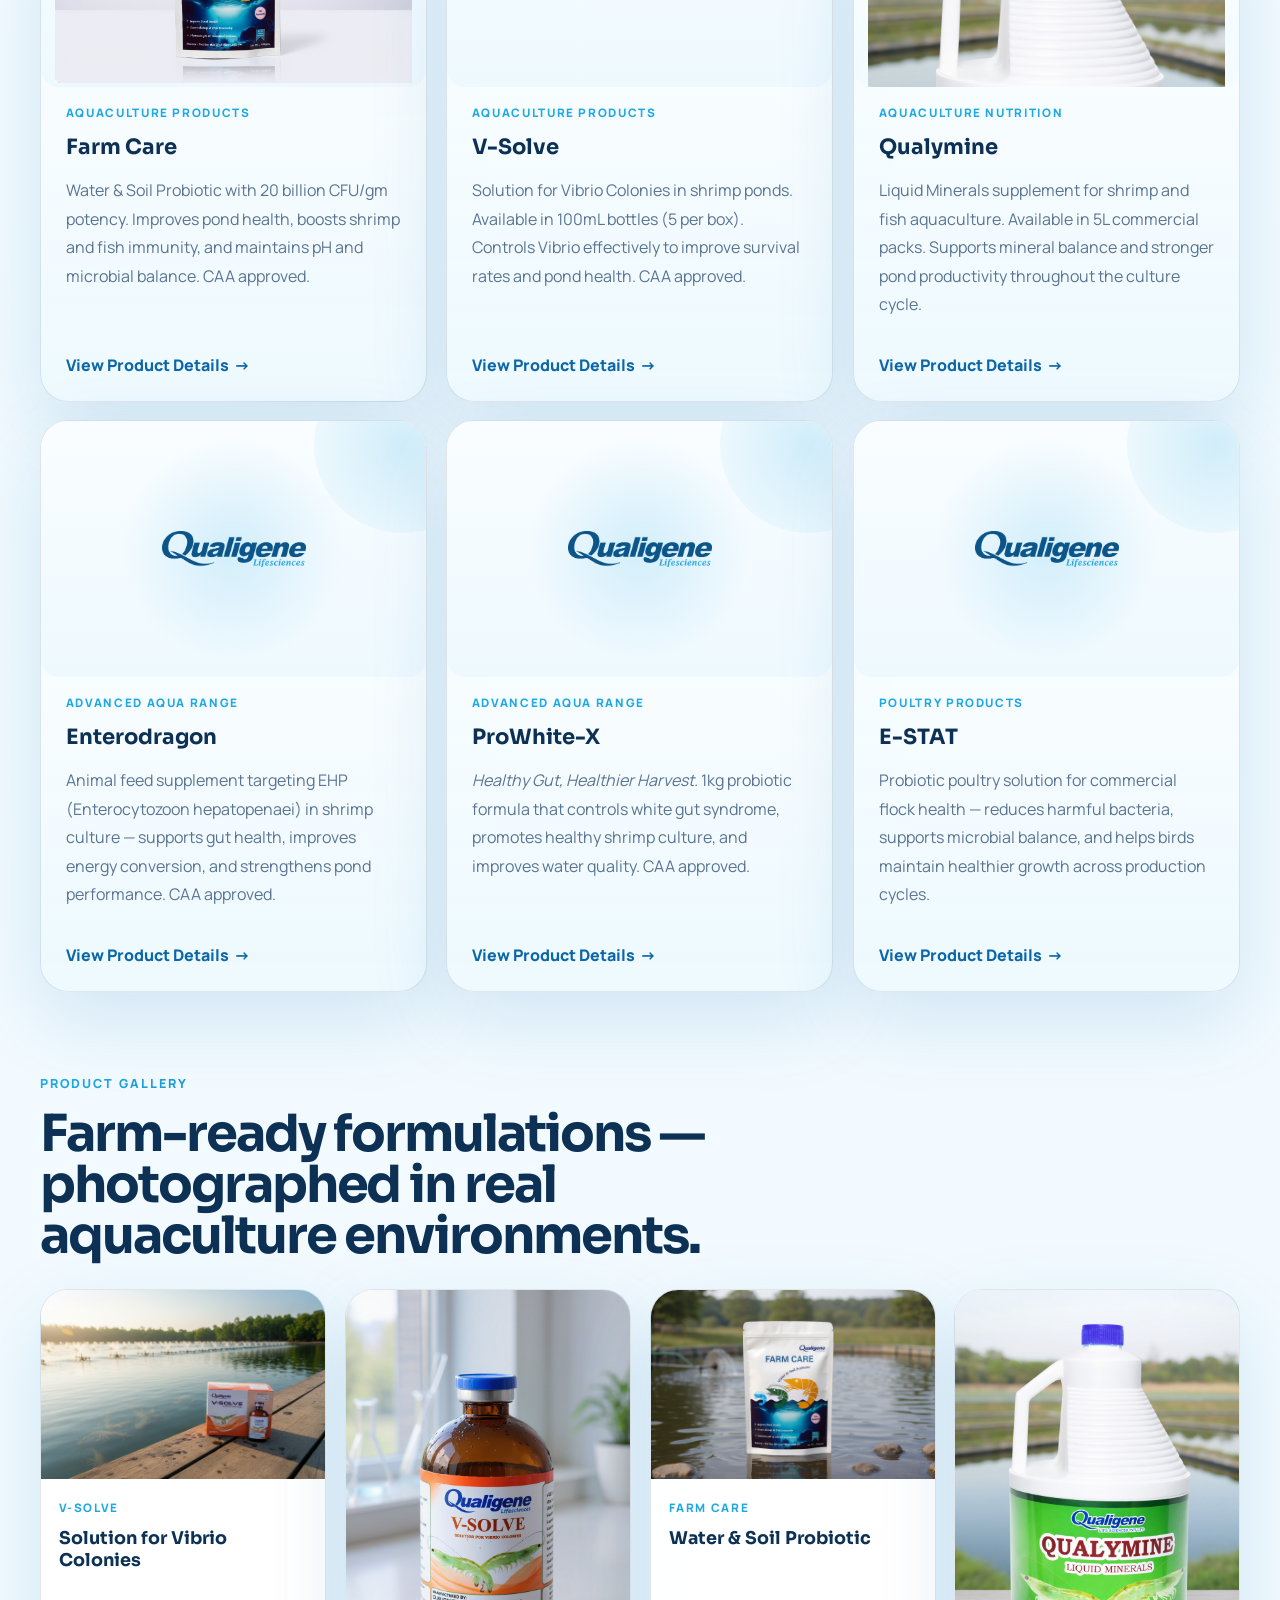
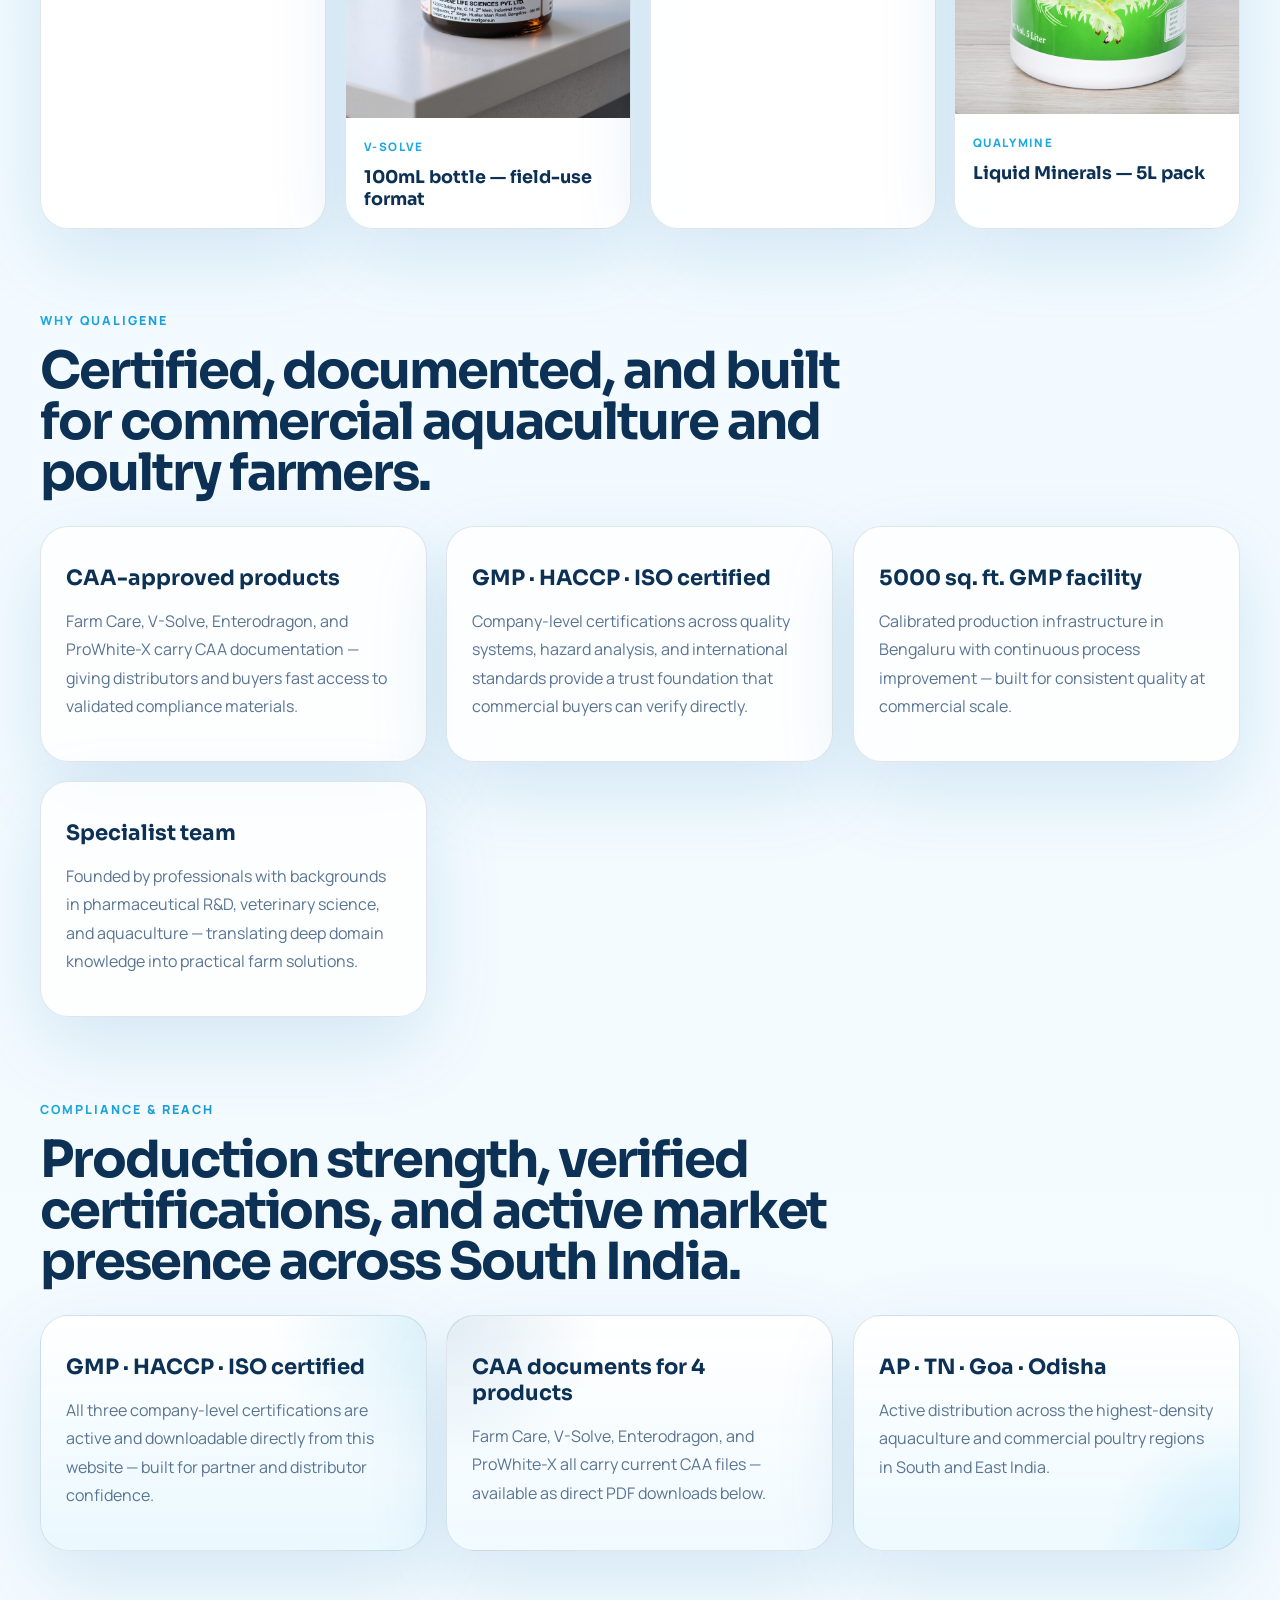
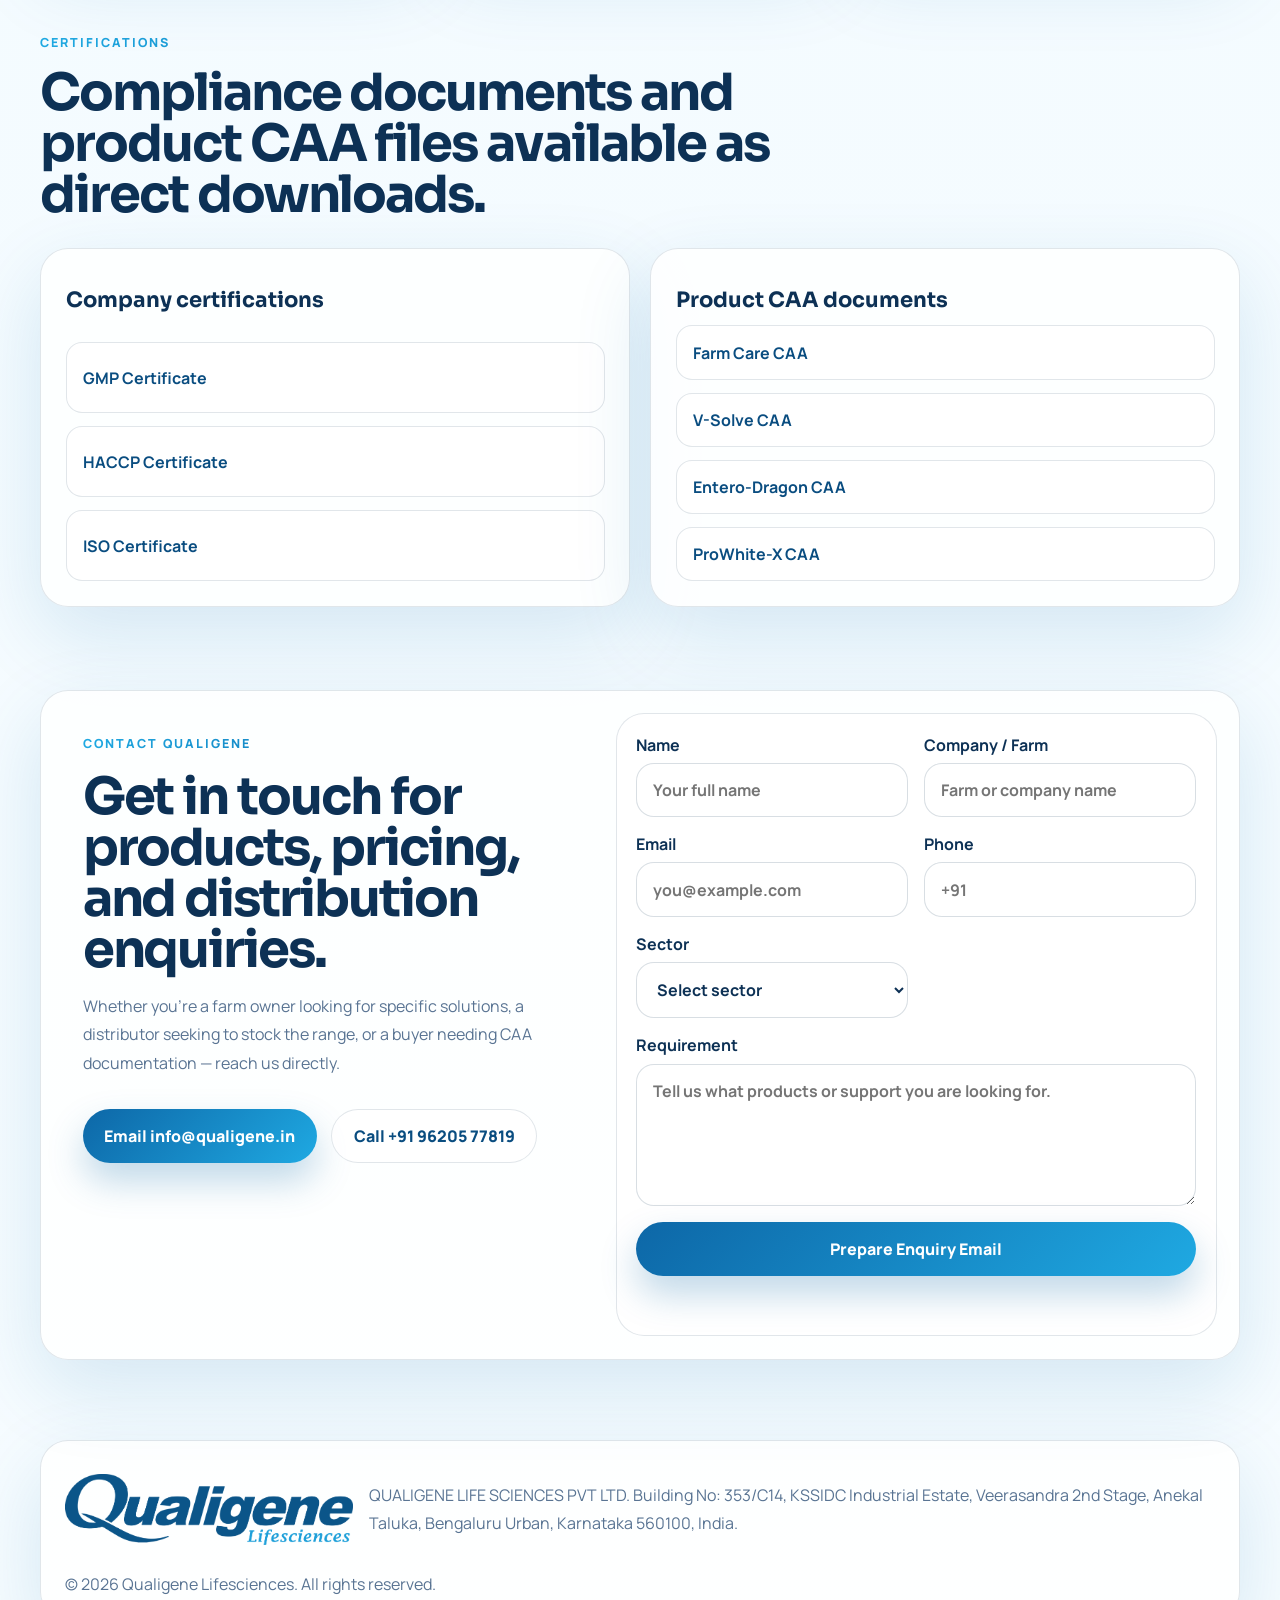
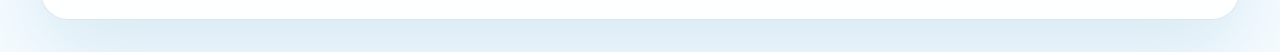
==== commit 32ec66f6: "Redesign: aqua-themed animations, wave bg, fluid reveals - Replace wireframe polyhedra + connection-" ====
--- a/website/index.html
+++ b/website/index.html
@@ -14,7 +14,7 @@
       href="https://fonts.googleapis.com/css2?family=Manrope:wght@400;500;600;700;800&family=Sora:wght@500;600;700;800&display=swap"
       rel="stylesheet"
     />
-    <link rel="stylesheet" href="./styles.css?v=20260418a" />
+    <link rel="stylesheet" href="./styles.css?v=20260419a" />
   </head>
   <body>
     <div class="page">
@@ -453,7 +453,7 @@
     <script src="https://cdnjs.cloudflare.com/ajax/libs/three.js/r128/three.min.js"></script>
     <script src="https://cdnjs.cloudflare.com/ajax/libs/gsap/3.12.2/gsap.min.js"></script>
     <script src="https://cdnjs.cloudflare.com/ajax/libs/gsap/3.12.2/ScrollTrigger.min.js"></script>
-    <script src="./script.js?v=20260418a"></script>
-    <script src="./three-bg.js?v=20260418a"></script>
+    <script src="./script.js?v=20260419a"></script>
+    <script src="./three-bg.js?v=20260419a"></script>
   </body>
 </html>
--- a/website/styles.css
+++ b/website/styles.css
@@ -1,4 +1,5 @@
 :root {
+  /* ── Colour tokens ── */
   --bg: #eef8ff;
   --surface: rgba(255, 255, 255, 0.82);
   --surface-strong: #ffffff;
@@ -10,12 +11,21 @@
   --sky: #1fa9e2;
   --sky-soft: #dbf4ff;
   --navy: #072c4d;
+
+  /* ── Shadow & radius ── */
   --shadow: 0 28px 80px rgba(13, 103, 167, 0.14);
+  --shadow-lift: 0 52px 100px rgba(13, 103, 167, 0.26);
   --radius-xl: 36px;
   --radius-lg: 28px;
   --radius-md: 22px;
   --radius-sm: 16px;
+
+  /* ── Layout ── */
   --shell: min(1200px, calc(100vw - 2rem));
+
+  /* ── Easing ── */
+  --ease-fluid: cubic-bezier(0.22, 1, 0.36, 1);
+  --ease-spring: cubic-bezier(0.34, 1.4, 0.64, 1);
 }
 
 * {
@@ -130,7 +140,16 @@
   font-weight: 800;
   text-transform: uppercase;
   letter-spacing: 0.16em;
-  color: var(--sky);
+  background: linear-gradient(90deg,
+    var(--sky) 0%,
+    var(--brand) 40%,
+    var(--sky) 70%,
+    var(--brand) 100%);
+  background-size: 200% auto;
+  -webkit-background-clip: text;
+  -webkit-text-fill-color: transparent;
+  background-clip: text;
+  animation: water-sweep 5s linear infinite;
 }
 
 h1,
@@ -192,7 +211,9 @@
   border: 0;
   border-radius: 999px;
   font-weight: 800;
-  transition: transform 180ms ease, box-shadow 180ms ease;
+  position: relative;
+  overflow: hidden;
+  transition: transform 180ms var(--ease-fluid), box-shadow 180ms var(--ease-fluid);
 }
 
 .button:hover,
@@ -204,6 +225,22 @@
   color: white;
   background: linear-gradient(135deg, var(--brand) 0%, var(--sky) 100%);
   box-shadow: 0 18px 36px rgba(13, 103, 167, 0.26);
+}
+
+.button-primary::before {
+  content: '';
+  position: absolute;
+  inset: 0;
+  background: linear-gradient(to top, rgba(255, 255, 255, 0.22) 0%, rgba(255, 255, 255, 0.04) 100%);
+  transform: translateY(100%);
+  transition: transform 480ms var(--ease-fluid);
+  border-radius: inherit;
+  pointer-events: none;
+}
+
+.button-primary:hover::before,
+.button-primary:focus-visible::before {
+  transform: translateY(0);
 }
 
 .button-secondary {
@@ -376,6 +413,12 @@
 .trust-strip {
   margin-top: 0.8rem;
   padding: 1.2rem 1.4rem;
+  background: linear-gradient(135deg,
+    rgba(255,255,255,0.88) 0%,
+    rgba(219, 244, 255, 0.88) 50%,
+    rgba(255,255,255,0.88) 100%);
+  background-size: 200% auto;
+  animation: water-sweep 6s ease-in-out infinite;
 }
 
 .section {
@@ -846,13 +889,14 @@
 
 .reveal {
   opacity: 0;
-  transform: translateY(22px);
-  transition: opacity 650ms ease, transform 650ms ease;
+  transform: translateY(30px) scale(0.97);
+  transition: opacity 700ms var(--ease-fluid),
+              transform 700ms var(--ease-fluid);
 }
 
 .reveal.is-visible {
   opacity: 1;
-  transform: translateY(0);
+  transform: translateY(0) scale(1);
 }
 
 @media (max-width: 1080px) {
@@ -961,6 +1005,17 @@
   .button {
     transition: none;
   }
+
+  .eyebrow,
+  .trust-strip,
+  .hero-wrapper::after {
+    animation: none;
+    background-position: 0% 50%;
+  }
+
+  .button-primary::before {
+    transition: none;
+  }
 }
 
 /* ======================================================
@@ -984,10 +1039,28 @@
   66%       { transform: translate(-9px, 7px) scale(0.94); }
 }
 
-@keyframes hero-bg-shimmer {
+/* ── Aqua-themed animations ── */
+
+@keyframes water-sweep {
   0%   { background-position: 0% 50%; }
   50%  { background-position: 100% 50%; }
   100% { background-position: 0% 50%; }
+}
+
+@keyframes tide-rise {
+  0%   { transform: translateY(0) scaleX(1); }
+  50%  { transform: translateY(-3px) scaleX(1.01); }
+  100% { transform: translateY(0) scaleX(1); }
+}
+
+@keyframes ripple-ring {
+  0%   { box-shadow: 0 0 0 0 rgba(31, 169, 226, 0.28); }
+  100% { box-shadow: 0 0 0 18px rgba(31, 169, 226, 0); }
+}
+
+@keyframes shimmer-line {
+  0%   { background-position: -200% center; }
+  100% { background-position: 200% center; }
 }
 
 /* ── Scrollbar ── */
@@ -1058,7 +1131,8 @@
 }
 .product-card:hover {
   transform: translateY(-9px);
-  box-shadow: 0 52px 100px rgba(13, 103, 167, 0.26);
+  box-shadow: 0 52px 100px rgba(13, 103, 167, 0.26),
+              0 0 0 2px rgba(31, 169, 226, 0.22);
 }
 .product-card-image {
   transition: transform 600ms ease;
@@ -1122,7 +1196,8 @@
 }
 .solution-card:hover {
   transform: translateY(-6px);
-  box-shadow: 0 44px 90px rgba(13, 103, 167, 0.22);
+  box-shadow: 0 44px 90px rgba(13, 103, 167, 0.22),
+              0 0 0 2px rgba(31, 169, 226, 0.18);
 }
 
 /* ── Reason cards ── */
@@ -1263,6 +1338,24 @@
   overflow: hidden;
 }
 
+.hero-wrapper::after {
+  content: '';
+  position: absolute;
+  bottom: 0;
+  left: 0;
+  right: 0;
+  height: 2px;
+  background: linear-gradient(90deg,
+    transparent 0%,
+    var(--sky) 25%,
+    var(--brand) 55%,
+    var(--sky) 80%,
+    transparent 100%);
+  background-size: 200% auto;
+  animation: water-sweep 4s linear infinite;
+  pointer-events: none;
+}
+
 #hero-canvas {
   position: absolute;
   inset: 0;
@@ -1333,7 +1426,10 @@
   .hero-panel,
   .hero-badge,
   .fluid-card::before,
-  .fluid-card::after {
+  .fluid-card::after,
+  .eyebrow,
+  .trust-strip,
+  .hero-wrapper::after {
     animation: none;
   }
 
